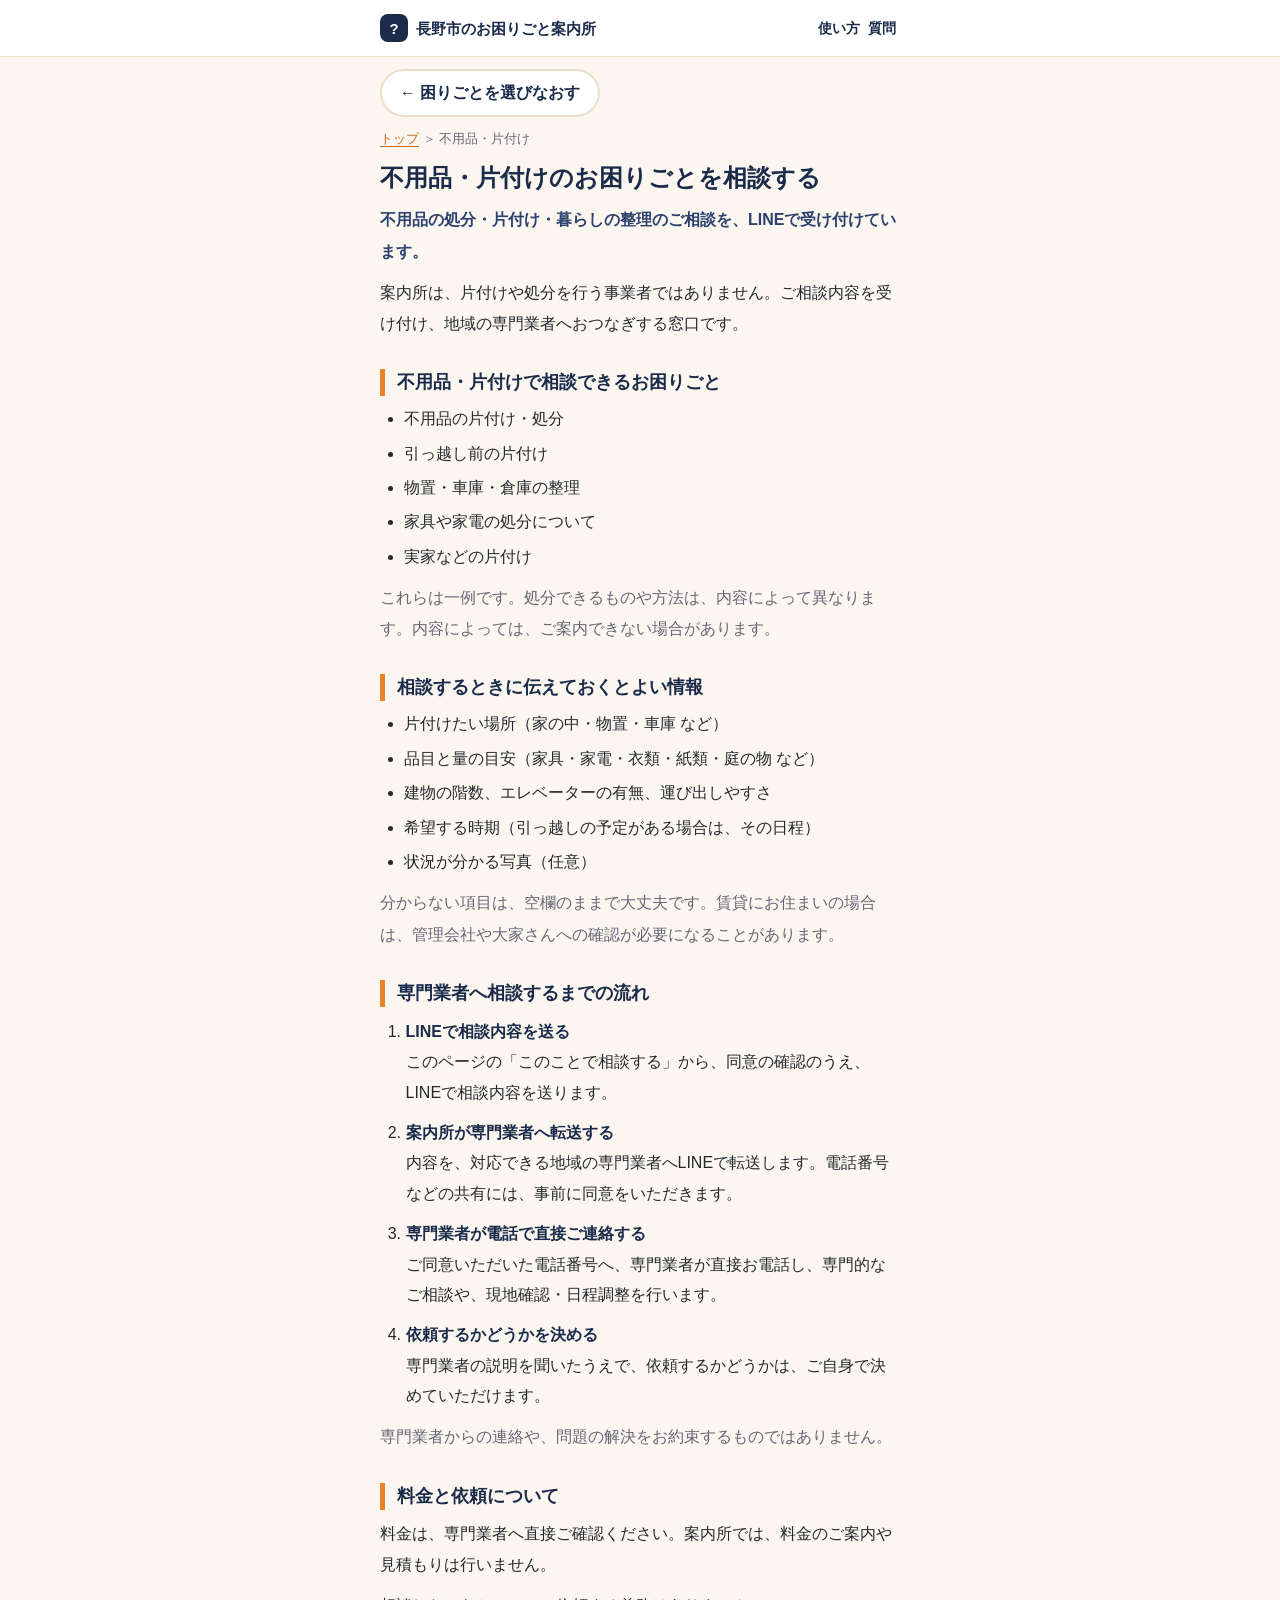
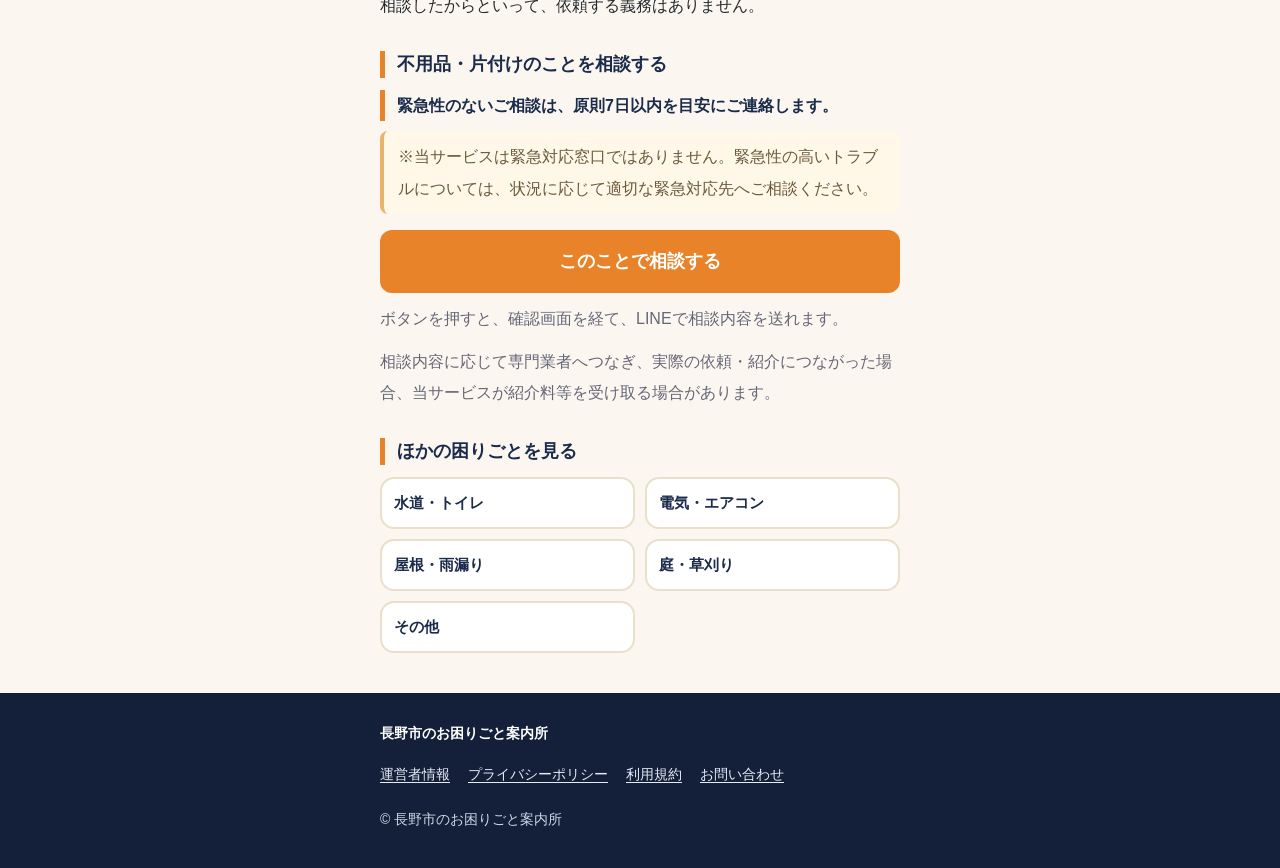
==== clean/index.html @ 08542fc9 "Create consultation page for cleaning services This HTML file serves as a consultation page for disp" ====
<!DOCTYPE html>
<html lang="ja">
<head>
<meta charset="UTF-8">
<meta name="viewport" content="width=device-width, initial-scale=1">
<title>不用品・片付けのお困りごとを相談｜長野市のお困りごと案内所</title>
<meta name="description" content="不用品の処分・引っ越し前の片付けなど、暮らしの整理のお困りごとを、LINEで受け付ける相談窓口です。内容に応じて地域の専門業者へおつなぎします。料金は専門業者へ直接ご確認ください。">
<meta name="google-site-verification" content="_sIy6lcebxrXZptStOWlwZz5TiCo-oZQ7yhYe40ChH4" />
<link rel="stylesheet" href="../site.css">
</head>
<body>
<header><div class="wrap">
<a class="logo" href="../"><i>?</i>長野市のお困りごと案内所</a>
<nav><a href="../#howto">使い方</a><a href="../#faq">質問</a></nav>
</div></header>

<main class="catpage" data-catpage="clean"><div class="wrap doc">
<a class="back" href="../#choose">← 困りごとを選びなおす</a>
<nav class="crumb" aria-label="パンくず"><a href="../">トップ</a> ＞ 不用品・片付け</nav>
<h1>不用品・片付けのお困りごとを相談する</h1>
<p class="lead">不用品の処分・片付け・暮らしの整理のご相談を、LINEで受け付けています。</p>
<p>案内所は、片付けや処分を行う事業者ではありません。ご相談内容を受け付け、地域の専門業者へおつなぎする窓口です。</p>

<h2>不用品・片付けで相談できるお困りごと</h2>
<ul>
<li>不用品の片付け・処分</li>
<li>引っ越し前の片付け</li>
<li>物置・車庫・倉庫の整理</li>
<li>家具や家電の処分について</li>
<li>実家などの片付け</li>
</ul>
<p class="note2">これらは一例です。処分できるものや方法は、内容によって異なります。内容によっては、ご案内できない場合があります。</p>

<h2>相談するときに伝えておくとよい情報</h2>
<ul>
<li>片付けたい場所（家の中・物置・車庫 など）</li>
<li>品目と量の目安（家具・家電・衣類・紙類・庭の物 など）</li>
<li>建物の階数、エレベーターの有無、運び出しやすさ</li>
<li>希望する時期（引っ越しの予定がある場合は、その日程）</li>
<li>状況が分かる写真（任意）</li>
</ul>
<p class="note2">分からない項目は、空欄のままで大丈夫です。賃貸にお住まいの場合は、管理会社や大家さんへの確認が必要になることがあります。</p>

<h2>専門業者へ相談するまでの流れ</h2>
<ol>
<li><b>LINEで相談内容を送る</b><br>このページの「このことで相談する」から、同意の確認のうえ、LINEで相談内容を送ります。</li>
<li><b>案内所が専門業者へ転送する</b><br>内容を、対応できる地域の専門業者へLINEで転送します。電話番号などの共有には、事前に同意をいただきます。</li>
<li><b>専門業者が電話で直接ご連絡する</b><br>ご同意いただいた電話番号へ、専門業者が直接お電話し、専門的なご相談や、現地確認・日程調整を行います。</li>
<li><b>依頼するかどうかを決める</b><br>専門業者の説明を聞いたうえで、依頼するかどうかは、ご自身で決めていただけます。</li>
</ol>
<p class="note2">専門業者からの連絡や、問題の解決をお約束するものではありません。</p>

<h2>料金と依頼について</h2>
<p>料金は、専門業者へ直接ご確認ください。案内所では、料金のご案内や見積もりは行いません。</p>
<p>相談したからといって、依頼する義務はありません。</p>

<h2>不用品・片付けのことを相談する</h2>
<div id="dyn-top"></div>
<button class="btn" type="button" id="consult" data-cat="clean">このことで相談する</button>
<p class="note2">ボタンを押すと、確認画面を経て、LINEで相談内容を送れます。</p>
<div id="dyn-fee"></div>

<h2>ほかの困りごとを見る</h2>
<nav class="chips" aria-label="ほかのカテゴリー">
<a class="chip" href="../water/"><span>水道・トイレ</span></a>
<a class="chip" href="../electric/"><span>電気・エアコン</span></a>
<a class="chip" href="../roof/"><span>屋根・雨漏り</span></a>
<a class="chip" href="../garden/"><span>庭・草刈り</span></a>
<a class="chip" href="../#cat=other"><span>その他</span></a>
</nav>
</div></main>

<footer><div class="wrap">
<p style="color:#fff;font-weight:700;margin-bottom:6px">長野市のお困りごと案内所</p>
<nav class="flinks" aria-label="フッター">
<a href="../#about">運営者情報</a>
<a href="../#privacy">プライバシーポリシー</a>
<a href="../#terms">利用規約</a>
<a href="../#contact">お問い合わせ</a>
</nav>
<p style="margin-top:10px">© 長野市のお困りごと案内所</p>
</div></footer>

<script>window.ROOT="../";</script>
<script src="../site.js"></script>
</body>
</html>
---- site.css ----
:root{--navy:#1b2b4b;--navy2:#2c4170;--orange:#e8832a;--orange2:#c96a14;--bg:#fbf7f0;--beige:#f3ead9;--text:#25292e;--mute:#667;--header-h:56px}
*{box-sizing:border-box;margin:0;padding:0}
html{scroll-behavior:smooth;scroll-padding-top:calc(var(--header-h) + 20px)}
body{font-family:-apple-system,"Hiragino Sans","Noto Sans JP",sans-serif;color:var(--text);background:var(--bg);line-height:1.8;font-size:17px;overflow-x:hidden;word-break:break-word}
a{color:inherit;text-decoration:none}
.wrap{max-width:560px;margin:0 auto;padding:0 20px}
header{background:#fff;border-bottom:1px solid #eadfca;position:sticky;top:0;z-index:10}
header .wrap{display:flex;align-items:center;justify-content:space-between;height:56px}
.logo{display:flex;align-items:center;gap:8px;font-weight:700;color:var(--navy);font-size:15px}
.logo i{width:28px;height:28px;border-radius:8px;background:var(--navy);color:#fff;display:grid;place-items:center;font-style:normal;font-size:15px}
header nav a{font-size:14px;color:var(--navy);padding:10px 4px;font-weight:600}
.hero{background:linear-gradient(#fff,var(--beige));padding:32px 0 36px}
.label{display:inline-block;background:#fff;border:1px solid var(--orange);color:var(--orange2);font-size:13px;font-weight:700;padding:2px 12px;border-radius:99px}
h1{font-size:27px;line-height:1.5;color:var(--navy);margin:14px 0 8px}
.sub{color:var(--navy2);font-weight:600}
h2{font-size:22px;line-height:1.5;color:var(--navy);margin-bottom:14px}
.ask{margin:28px 0 14px;font-size:20px;color:var(--navy);font-weight:700}
.ask:before{content:"";display:inline-block;width:6px;height:20px;background:var(--orange);border-radius:3px;margin-right:8px;vertical-align:-3px}
.grid{display:grid;grid-template-columns:1fr 1fr;gap:12px}
.card{display:flex;flex-direction:column;align-items:center;text-align:center;background:#fff;border:2px solid #eadfca;border-radius:16px;padding:16px 8px 12px;min-height:178px;transition:transform .15s,border-color .15s;-webkit-tap-highlight-color:transparent}
.card:hover{border-color:var(--orange)}
.card:active{transform:scale(.97);background:#fff8ee}
.card svg{width:52px;height:52px;margin-bottom:6px;stroke:var(--navy);fill:none;stroke-width:1.8;stroke-linecap:round;stroke-linejoin:round}
.card b{color:var(--navy);font-size:17px;line-height:1.4}
.card small{color:var(--mute);font-size:13px;line-height:1.5;margin:4px 0 8px;flex:1}
.card em{font-style:normal;background:var(--orange);color:#fff;font-size:14px;font-weight:700;border-radius:99px;padding:6px 10px;width:100%}
.card.wide{grid-column:1/-1;min-height:0;flex-direction:row;text-align:left;gap:10px;padding:14px}
.card.wide .t{flex:1}.card.wide em{width:auto;white-space:nowrap}
.card.wide svg{margin:0;flex:none}
section{padding:44px 0}
section.alt{background:var(--beige)}
p+p{margin-top:12px}
.steps{display:grid;gap:12px;counter-reset:s}
.step{background:#fff;border-radius:14px;padding:16px 16px 16px 70px;position:relative;border:1px solid #eadfca;font-weight:700;color:var(--navy)}
.step:before{counter-increment:s;content:counter(s);position:absolute;left:16px;top:50%;transform:translateY(-50%);width:42px;height:42px;border-radius:50%;background:var(--orange);color:#fff;display:grid;place-items:center;font-size:20px}
.step span{display:block;font-size:12px;color:var(--orange2)}
.box{background:#fff;border:2px dashed #d9c9a8;border-radius:14px;padding:18px;text-align:center;color:var(--mute)}
details{background:#fff;border:1px solid #eadfca;border-radius:12px;margin-bottom:10px}
summary{padding:16px;font-weight:700;color:var(--navy);cursor:pointer;list-style:none;position:relative;padding-right:40px}
summary::-webkit-details-marker{display:none}
summary:after{content:"＋";position:absolute;right:14px;color:var(--orange)}
details[open] summary:after{content:"－"}
details p{padding:0 16px 16px;font-size:16px}
.cta{background:var(--navy);color:#fff;text-align:center}
.cta h2{color:#fff}.cta .card{text-align:center}
.small{font-size:14px;color:var(--mute)}
footer{background:#14203a;color:#cfd6e6;padding:28px 0 36px;font-size:14px}
.flinks{display:flex;flex-wrap:wrap;gap:0 4px}
.flinks a{display:inline-flex;align-items:center;min-height:44px;padding:0 14px 0 0;color:#e6ebf7;text-decoration:underline;text-underline-offset:3px}

/* ===== カテゴリー詳細（トップ内の「その他」用／JS表示） ===== */
#view{display:none;padding:12px 0 40px}
.back{display:inline-flex;align-items:center;gap:6px;min-height:48px;padding:0 18px;margin-bottom:8px;background:#fff;border:2px solid #eadfca;border-radius:99px;color:var(--navy);font-weight:700;font-size:16px;-webkit-tap-highlight-color:transparent}
.back:active{background:#fff8ee;border-color:var(--orange)}
#view h1{font-size:24px;margin:10px 0 4px}
.flow{background:#fff;border:1px solid #eadfca;border-radius:16px;padding:18px;margin:18px 0 12px}
.flow h2{font-size:18px;margin-bottom:8px;line-height:1.6}
.flow p{font-size:16px;line-height:1.9}
.flow ol{padding-left:1.5em;margin-top:10px}
.flow li{font-size:16px;line-height:1.8;margin-top:6px;font-weight:700;color:var(--navy)}
.flow li small{font-weight:400;color:var(--mute);font-size:13px}
.flow .fine{font-size:13px;color:var(--mute);line-height:1.7;margin-top:12px}
.resp{font-size:15px;color:var(--navy);font-weight:700;margin:12px 0 4px;padding-left:12px;border-left:5px solid var(--orange);line-height:1.7}
.hours{font-size:15px;color:var(--navy);margin:6px 0 0;font-weight:700}
.hoursnote{font-size:13px;color:var(--mute);margin-top:2px;line-height:1.7}
.notice{font-size:13.5px;color:#6b5a3a;background:#fff7e8;border-left:4px solid #e8b36a;border-radius:8px;padding:10px 14px;margin-top:12px;line-height:1.75}
.prep{font-size:15px;color:var(--navy);background:#fff;border:2px dashed #d9c9a8;border-radius:12px;padding:12px 14px;margin-top:12px;text-align:center;font-weight:700}
.btn{display:block;width:100%;background:var(--orange);color:#fff;text-align:center;font-weight:700;padding:18px;border:0;border-radius:12px;margin-top:16px;font-size:18px;line-height:1.5;font-family:inherit;cursor:pointer;-webkit-tap-highlight-color:transparent}
.btn:active{background:var(--orange2)}
.feenote{font-size:13px;color:var(--mute);line-height:1.7;margin-top:12px}
.others{margin-top:26px}
.others h2{font-size:17px;margin-bottom:10px}
.chips{display:grid;grid-template-columns:1fr 1fr;gap:10px}
.chip{display:flex;align-items:center;gap:8px;min-height:52px;padding:8px 12px;background:#fff;border:2px solid #eadfca;border-radius:14px;color:var(--navy);font-weight:700;font-size:15px;line-height:1.35;-webkit-tap-highlight-color:transparent}
.chip:active{background:#fff8ee;border-color:var(--orange)}
.chip svg{width:26px;height:26px;flex:none;stroke:var(--navy);fill:none;stroke-width:1.8;stroke-linecap:round;stroke-linejoin:round}

/* ===== 情報ページ・カテゴリー別ページ共通の文章スタイル ===== */
#page{display:none;padding:12px 0 48px}
#page h1{font-size:24px;margin:10px 0 6px}
.doc h2{font-size:18px;margin:30px 0 8px;padding-left:12px;border-left:5px solid var(--orange);line-height:1.5}
.doc p{font-size:16px;line-height:1.95}
.doc p+p{margin-top:10px}
.doc ul{padding-left:1.4em;margin-top:8px}
.doc li{font-size:16px;line-height:1.9;margin-top:4px}
.doc ol{padding-left:1.5em;margin-top:8px}
.doc ol li{margin-top:10px}
.doc ol li b{color:var(--navy)}
.doc .lead{color:var(--navy2);font-weight:600}
.info{background:#fff;border:1px solid #eadfca;border-radius:16px;padding:4px 18px;margin-top:14px}
.info>div{padding:14px 0;border-bottom:1px solid #f0e6d2}
.info>div:last-child{border-bottom:0}
.info dt{color:var(--mute);font-size:13px}
.info dd{color:var(--navy);font-weight:700;font-size:16px;margin-top:2px}
.info dd.plain{font-weight:400;color:var(--text);line-height:1.9}
.pending{color:var(--mute);font-weight:400}
a.lnk{color:var(--orange2);text-decoration:underline;text-underline-offset:3px;word-break:break-all}
.endback{margin-top:28px}
.catpage{padding:12px 0 40px}
.catpage h1{font-size:24px;margin:10px 0 8px}
.crumb{font-size:13px;color:var(--mute);margin-top:2px}
.crumb a{color:var(--orange2);text-decoration:underline;text-underline-offset:3px}
.note2{font-size:13px;color:var(--mute);line-height:1.7;margin-top:10px}
.catpage .chips{margin-top:12px}

/* ===== 相談の案内画面（下から出るシート） ===== */
.sheet{position:fixed;inset:0;z-index:100;display:none}
.sheet.open{display:block}
.sheet .bg{position:absolute;inset:0;background:rgba(20,32,58,.55)}
.sheet .panel{position:absolute;left:0;right:0;bottom:0;max-width:560px;margin:0 auto;max-height:92vh;overflow-y:auto;background:#fff;border-radius:20px 20px 0 0;padding:26px 20px calc(20px + env(safe-area-inset-bottom));animation:up .2s ease-out}
@keyframes up{from{transform:translateY(24px);opacity:0}to{transform:none;opacity:1}}
.panel h2{font-size:20px;margin-bottom:6px;text-align:center}
.panel .lead2{font-size:15px;text-align:center;color:var(--navy2);margin-bottom:10px;line-height:1.8;white-space:pre-line}
.panel dl{background:var(--bg);border-radius:12px;padding:12px 16px;font-size:15px}
.panel dt{color:var(--mute);font-size:12px;margin-top:6px}
.panel dt:first-child{margin-top:0}
.panel dd{color:var(--navy);font-weight:700}
.panel dd.ph{font-size:24px}
.panel .note{font-size:14px;color:var(--mute);text-align:center;line-height:1.75;margin-top:12px;white-space:pre-line}
.panel .note.em{font-size:13px;margin-top:6px}
.panel .note:empty{display:none}
.info2{margin-top:12px;font-size:14px;color:var(--navy);line-height:1.7}
.info2 b{display:block;margin-bottom:2px}
.info2 ul{padding-left:1.3em}
.consent{margin-top:14px;border:2px solid #eadfca;border-radius:14px;padding:14px;background:#fffdf8}
.consent b{display:block;color:var(--navy);font-size:15px;margin-bottom:6px}
.consent p{font-size:13.5px;line-height:1.75;color:var(--text)}
.consent p+p{margin-top:6px}
.consent .ok{display:flex;gap:12px;align-items:flex-start;margin-top:12px;padding:12px;min-height:56px;background:#fff;border:2px solid var(--orange);border-radius:12px;cursor:pointer;font-size:14.5px;line-height:1.7;font-weight:700;color:var(--navy)}
.consent input{width:26px;height:26px;flex:none;margin-top:2px;accent-color:#059a46}
.hint{font-size:13px;color:var(--mute);text-align:center;margin-top:8px}
.hint:empty{display:none}
.panel a.btn{text-decoration:none}
.panel a.btn.line{background:#059a46}
.panel a.btn.line:active{background:#047a38}
.panel a.btn.off{background:#cfc6b6;pointer-events:none}
.btn-out{display:block;width:100%;min-height:54px;margin-top:10px;background:#fff;color:var(--navy);border:2px solid #d9c9a8;border-radius:12px;font-weight:700;font-size:17px;font-family:inherit;cursor:pointer;-webkit-tap-highlight-color:transparent}
.btn-out:active{background:#fff8ee;border-color:var(--orange)}
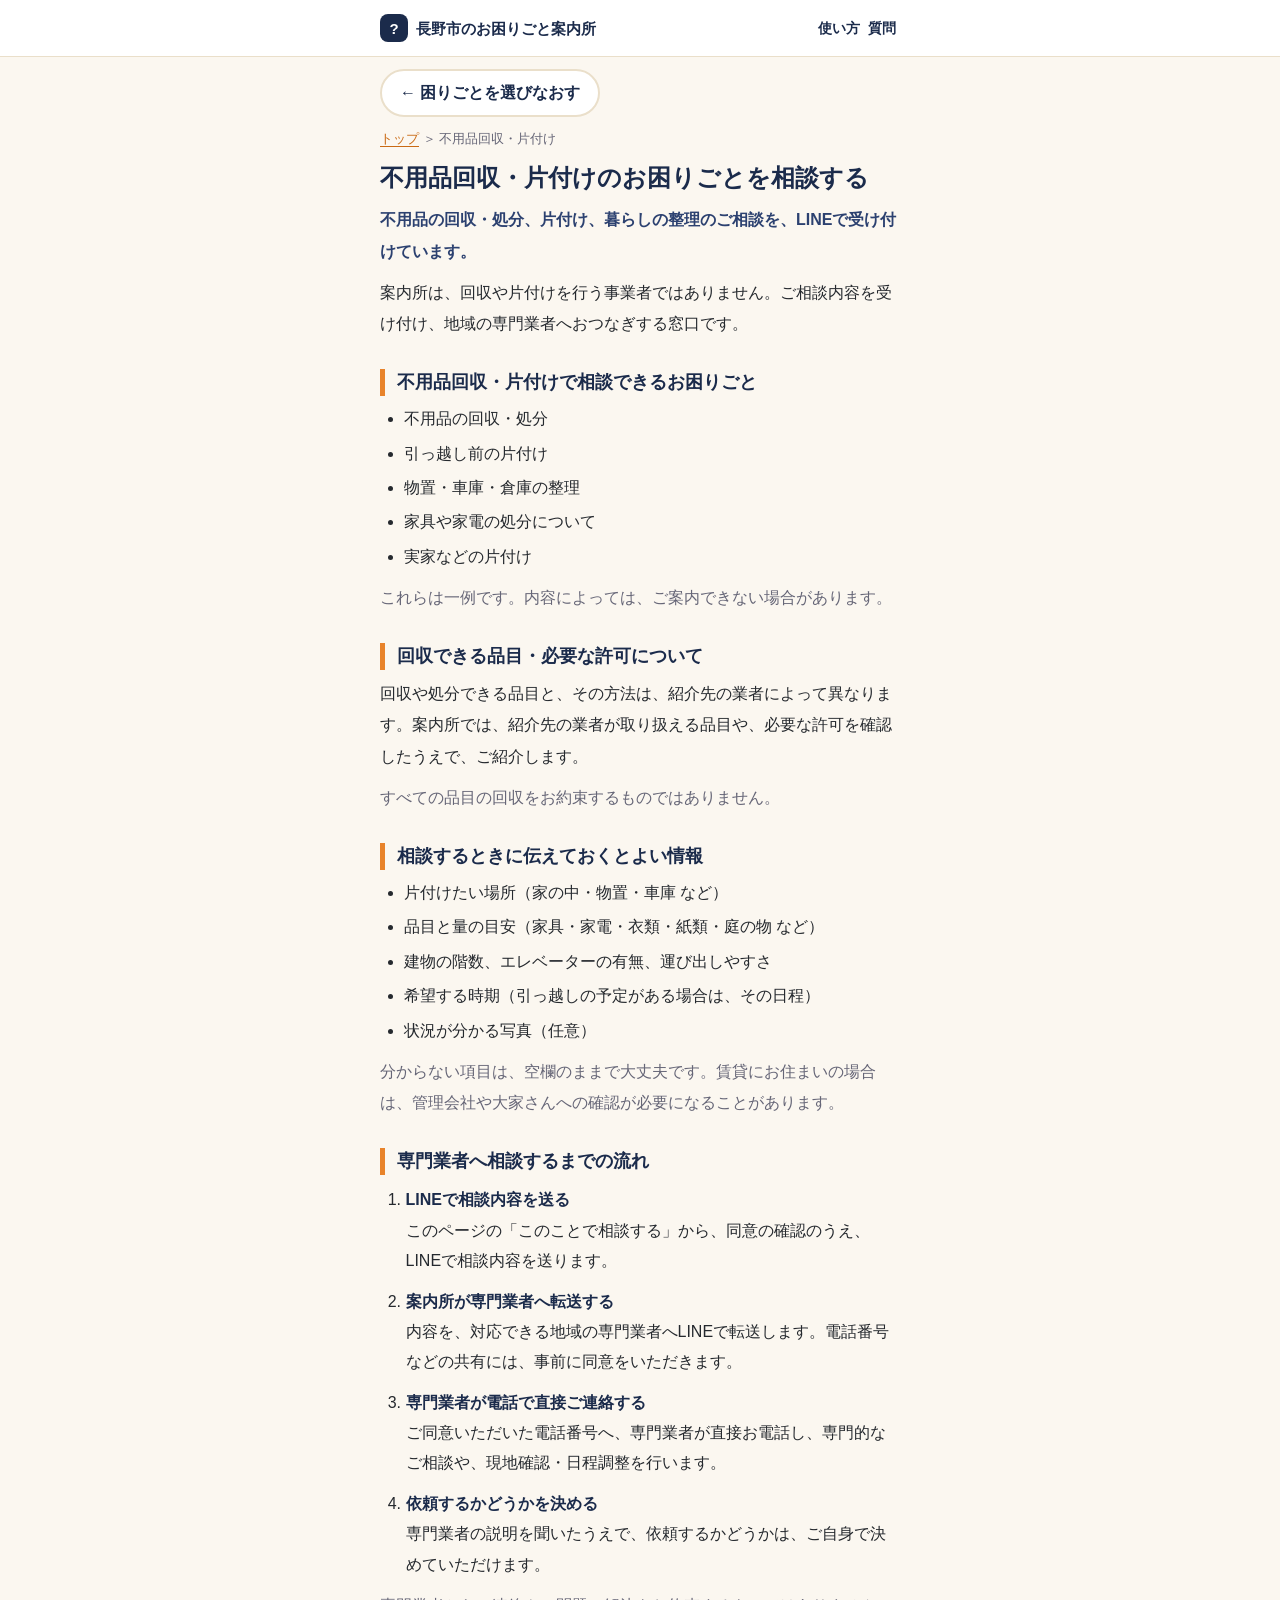
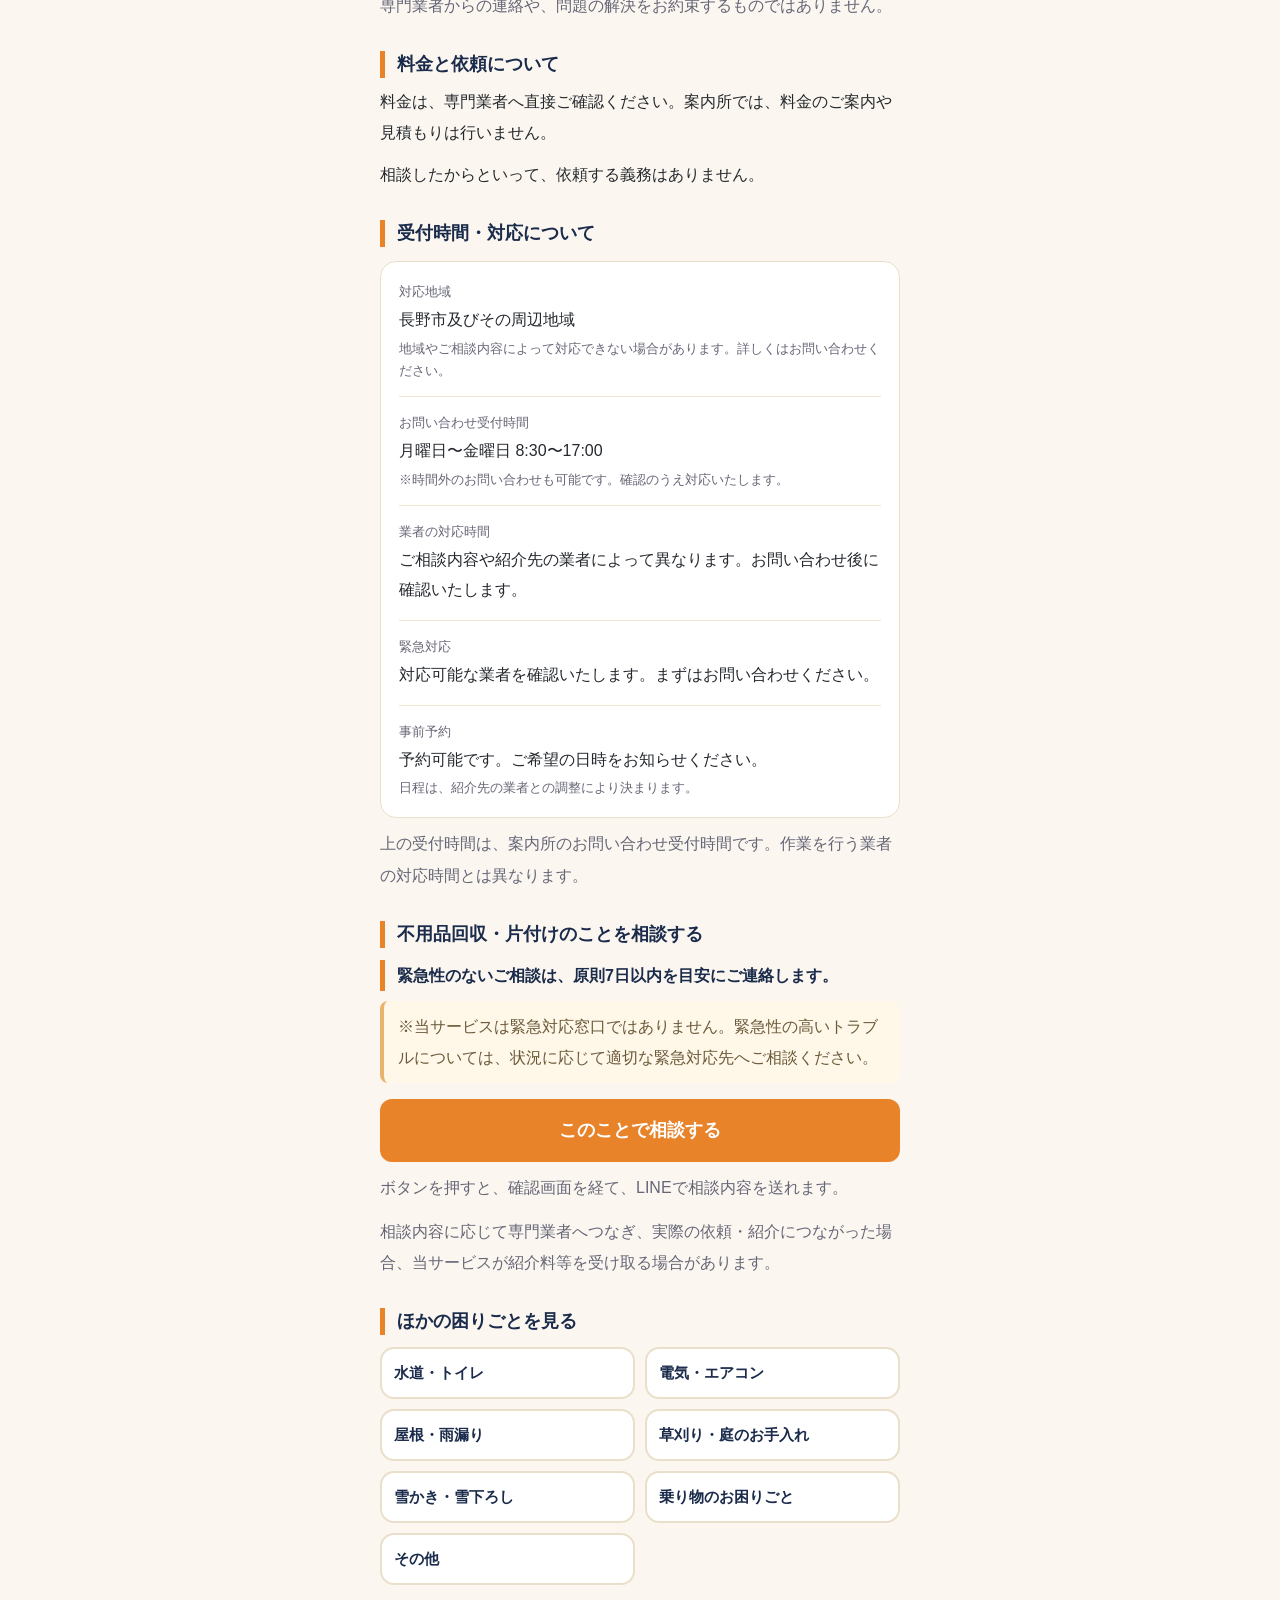
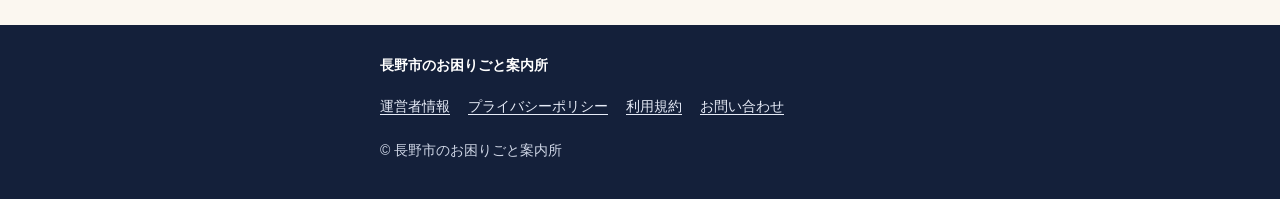
==== commit cae3eb77: "Create index.html for unwanted item consultation service This HTML file serves as a landing page for" ====
--- a/clean/index.html
+++ b/clean/index.html
@@ -3,8 +3,8 @@
 <head>
 <meta charset="UTF-8">
 <meta name="viewport" content="width=device-width, initial-scale=1">
-<title>不用品・片付けのお困りごとを相談｜長野市のお困りごと案内所</title>
-<meta name="description" content="不用品の処分・引っ越し前の片付けなど、暮らしの整理のお困りごとを、LINEで受け付ける相談窓口です。内容に応じて地域の専門業者へおつなぎします。料金は専門業者へ直接ご確認ください。">
+<title>不用品回収・片付けのお困りごとを相談｜長野市のお困りごと案内所</title>
+<meta name="description" content="不用品回収・引っ越し前の片付けなど、暮らしの整理のお困りごとを、LINEで受け付ける相談窓口です。内容に応じて地域の専門業者へおつなぎします。料金は専門業者へ直接ご確認ください。">
 <meta name="google-site-verification" content="_sIy6lcebxrXZptStOWlwZz5TiCo-oZQ7yhYe40ChH4" />
 <link rel="stylesheet" href="../site.css">
 </head>
@@ -16,20 +16,24 @@
 
 <main class="catpage" data-catpage="clean"><div class="wrap doc">
 <a class="back" href="../#choose">← 困りごとを選びなおす</a>
-<nav class="crumb" aria-label="パンくず"><a href="../">トップ</a> ＞ 不用品・片付け</nav>
-<h1>不用品・片付けのお困りごとを相談する</h1>
-<p class="lead">不用品の処分・片付け・暮らしの整理のご相談を、LINEで受け付けています。</p>
-<p>案内所は、片付けや処分を行う事業者ではありません。ご相談内容を受け付け、地域の専門業者へおつなぎする窓口です。</p>
+<nav class="crumb" aria-label="パンくず"><a href="../">トップ</a> ＞ 不用品回収・片付け</nav>
+<h1>不用品回収・片付けのお困りごとを相談する</h1>
+<p class="lead">不用品の回収・処分、片付け、暮らしの整理のご相談を、LINEで受け付けています。</p>
+<p>案内所は、回収や片付けを行う事業者ではありません。ご相談内容を受け付け、地域の専門業者へおつなぎする窓口です。</p>
 
-<h2>不用品・片付けで相談できるお困りごと</h2>
+<h2>不用品回収・片付けで相談できるお困りごと</h2>
 <ul>
-<li>不用品の片付け・処分</li>
+<li>不用品の回収・処分</li>
 <li>引っ越し前の片付け</li>
 <li>物置・車庫・倉庫の整理</li>
 <li>家具や家電の処分について</li>
 <li>実家などの片付け</li>
 </ul>
-<p class="note2">これらは一例です。処分できるものや方法は、内容によって異なります。内容によっては、ご案内できない場合があります。</p>
+<p class="note2">これらは一例です。内容によっては、ご案内できない場合があります。</p>
+
+<h2>回収できる品目・必要な許可について</h2>
+<p>回収や処分できる品目と、その方法は、紹介先の業者によって異なります。案内所では、紹介先の業者が取り扱える品目や、必要な許可を確認したうえで、ご紹介します。</p>
+<p class="note2">すべての品目の回収をお約束するものではありません。</p>
 
 <h2>相談するときに伝えておくとよい情報</h2>
 <ul>
@@ -54,9 +58,9 @@
 <p>料金は、専門業者へ直接ご確認ください。案内所では、料金のご案内や見積もりは行いません。</p>
 <p>相談したからといって、依頼する義務はありません。</p>
 
-<h2>不用品・片付けのことを相談する</h2>
+<h2>不用品回収・片付けのことを相談する</h2>
 <div id="dyn-top"></div>
-<button class="btn" type="button" id="consult" data-cat="clean">このことで相談する</button>
+<button class="btn consult" type="button" data-cat="clean">このことで相談する</button>
 <p class="note2">ボタンを押すと、確認画面を経て、LINEで相談内容を送れます。</p>
 <div id="dyn-fee"></div>
 
@@ -65,7 +69,9 @@
 <a class="chip" href="../water/"><span>水道・トイレ</span></a>
 <a class="chip" href="../electric/"><span>電気・エアコン</span></a>
 <a class="chip" href="../roof/"><span>屋根・雨漏り</span></a>
-<a class="chip" href="../garden/"><span>庭・草刈り</span></a>
+<a class="chip" href="../garden/"><span>草刈り・庭のお手入れ</span></a>
+<a class="chip" href="../snow/"><span>雪かき・雪下ろし</span></a>
+<a class="chip" href="../vehicle/"><span>乗り物のお困りごと</span></a>
 <a class="chip" href="../#cat=other"><span>その他</span></a>
 </nav>
 </div></main>
--- a/site.css
+++ b/site.css
@@ -16,6 +16,9 @@
 h2{font-size:22px;line-height:1.5;color:var(--navy);margin-bottom:14px}
 .ask{margin:28px 0 14px;font-size:20px;color:var(--navy);font-weight:700}
 .ask:before{content:"";display:inline-block;width:6px;height:20px;background:var(--orange);border-radius:3px;margin-right:8px;vertical-align:-3px}
+.gh{display:flex;align-items:center;gap:8px;font-size:17px;line-height:1.5;color:var(--navy);font-weight:700;margin:22px 0 10px}
+.gh:before{content:"";width:6px;height:18px;background:var(--orange);border-radius:3px;flex:none}
+.cta .gh{color:#fff}
 .grid{display:grid;grid-template-columns:1fr 1fr;gap:12px}
 .card{display:flex;flex-direction:column;align-items:center;text-align:center;background:#fff;border:2px solid #eadfca;border-radius:16px;padding:16px 8px 12px;min-height:178px;transition:transform .15s,border-color .15s;-webkit-tap-highlight-color:transparent}
 .card:hover{border-color:var(--orange)}
@@ -61,8 +64,6 @@
 .flow li small{font-weight:400;color:var(--mute);font-size:13px}
 .flow .fine{font-size:13px;color:var(--mute);line-height:1.7;margin-top:12px}
 .resp{font-size:15px;color:var(--navy);font-weight:700;margin:12px 0 4px;padding-left:12px;border-left:5px solid var(--orange);line-height:1.7}
-.hours{font-size:15px;color:var(--navy);margin:6px 0 0;font-weight:700}
-.hoursnote{font-size:13px;color:var(--mute);margin-top:2px;line-height:1.7}
 .notice{font-size:13.5px;color:#6b5a3a;background:#fff7e8;border-left:4px solid #e8b36a;border-radius:8px;padding:10px 14px;margin-top:12px;line-height:1.75}
 .prep{font-size:15px;color:var(--navy);background:#fff;border:2px dashed #d9c9a8;border-radius:12px;padding:12px 14px;margin-top:12px;text-align:center;font-weight:700}
 .btn{display:block;width:100%;background:var(--orange);color:#fff;text-align:center;font-weight:700;padding:18px;border:0;border-radius:12px;margin-top:16px;font-size:18px;line-height:1.5;font-family:inherit;cursor:pointer;-webkit-tap-highlight-color:transparent}
@@ -93,6 +94,7 @@
 .info dt{color:var(--mute);font-size:13px}
 .info dd{color:var(--navy);font-weight:700;font-size:16px;margin-top:2px}
 .info dd.plain{font-weight:400;color:var(--text);line-height:1.9}
+.info dd small{display:block;font-weight:400;color:var(--mute);font-size:13px;line-height:1.7;margin-top:2px}
 .pending{color:var(--mute);font-weight:400}
 a.lnk{color:var(--orange2);text-decoration:underline;text-underline-offset:3px;word-break:break-all}
 .endback{margin-top:28px}
@@ -102,6 +104,11 @@
 .crumb a{color:var(--orange2);text-decoration:underline;text-underline-offset:3px}
 .note2{font-size:13px;color:var(--mute);line-height:1.7;margin-top:10px}
 .catpage .chips{margin-top:12px}
+.items{display:grid;gap:12px;margin-top:10px}
+.item{background:#fff;border:1px solid #eadfca;border-radius:16px;padding:16px}
+.doc .item h3{font-size:17px;color:var(--navy);margin-bottom:4px;line-height:1.5}
+.doc .item p{font-size:15px;line-height:1.85}
+.item .btn{margin-top:12px;padding:14px;font-size:16px}
 
 /* ===== 相談の案内画面（下から出るシート） ===== */
 .sheet{position:fixed;inset:0;z-index:100;display:none}
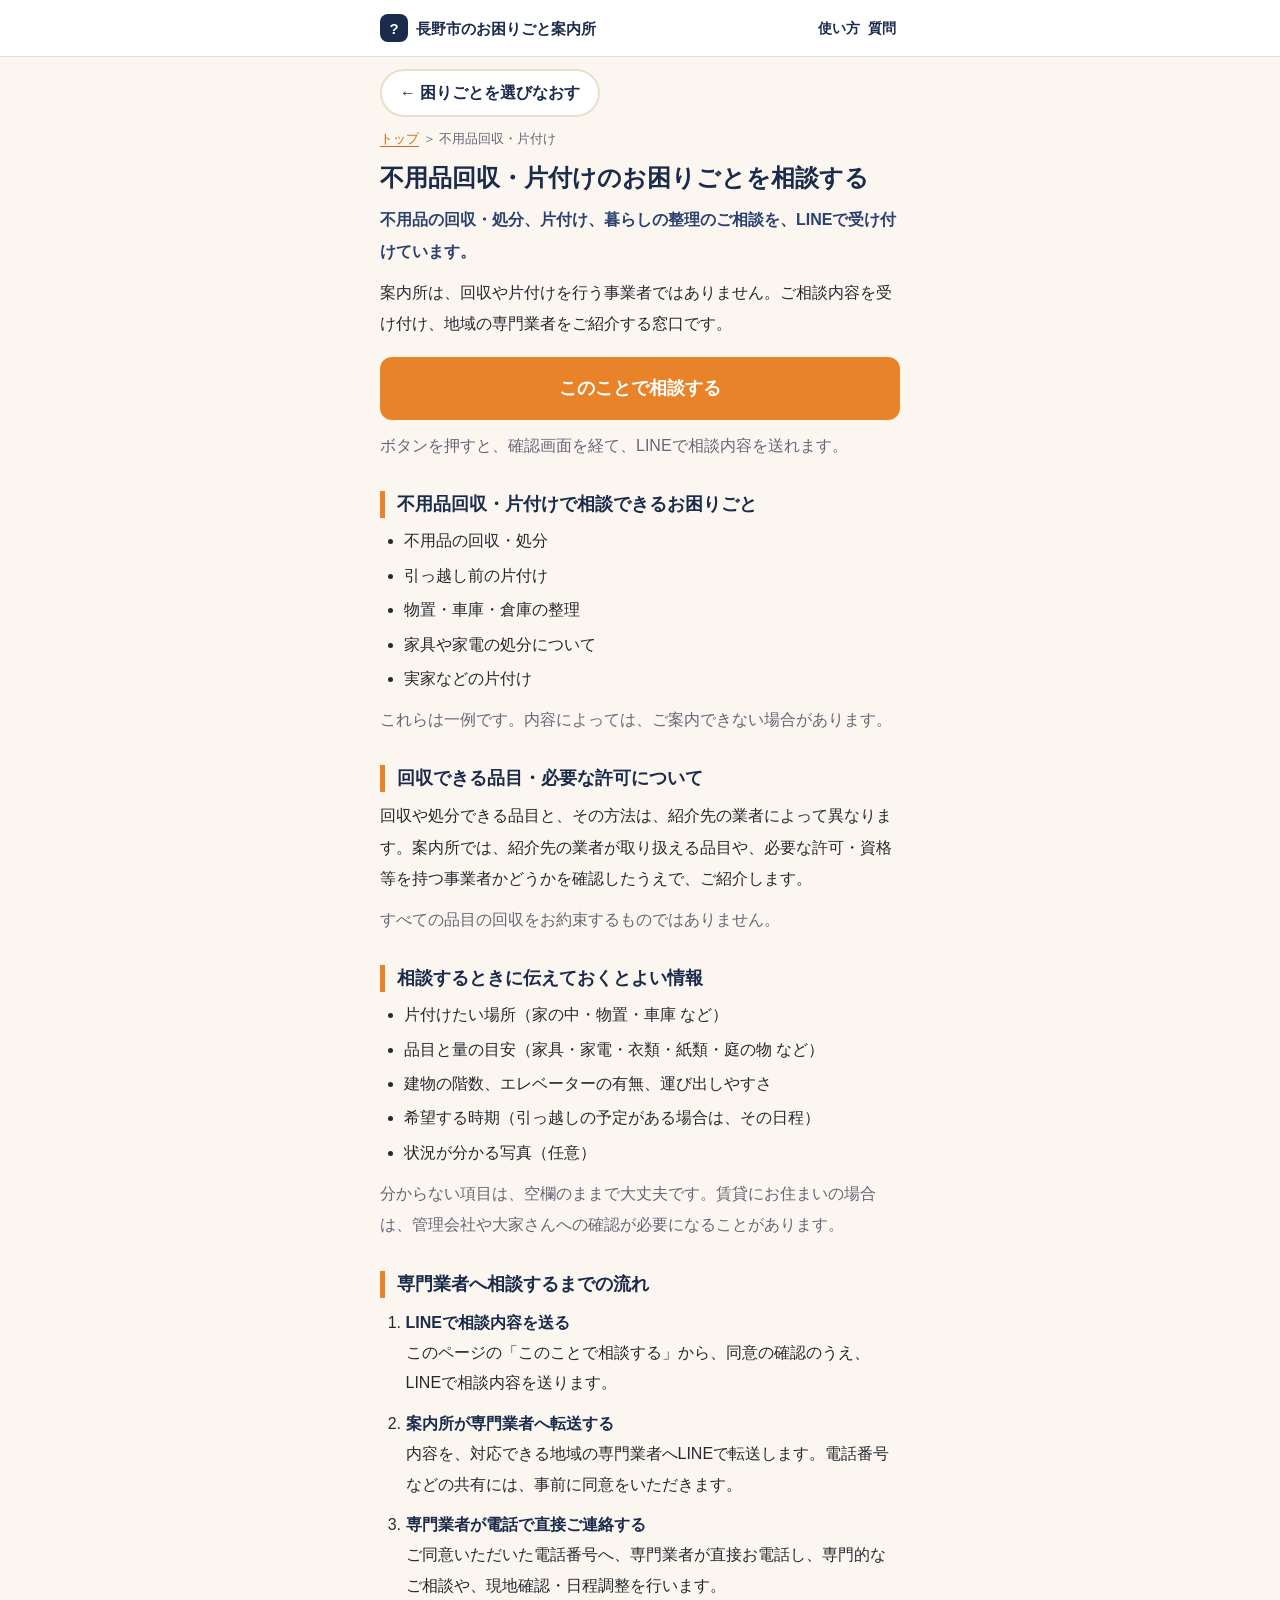
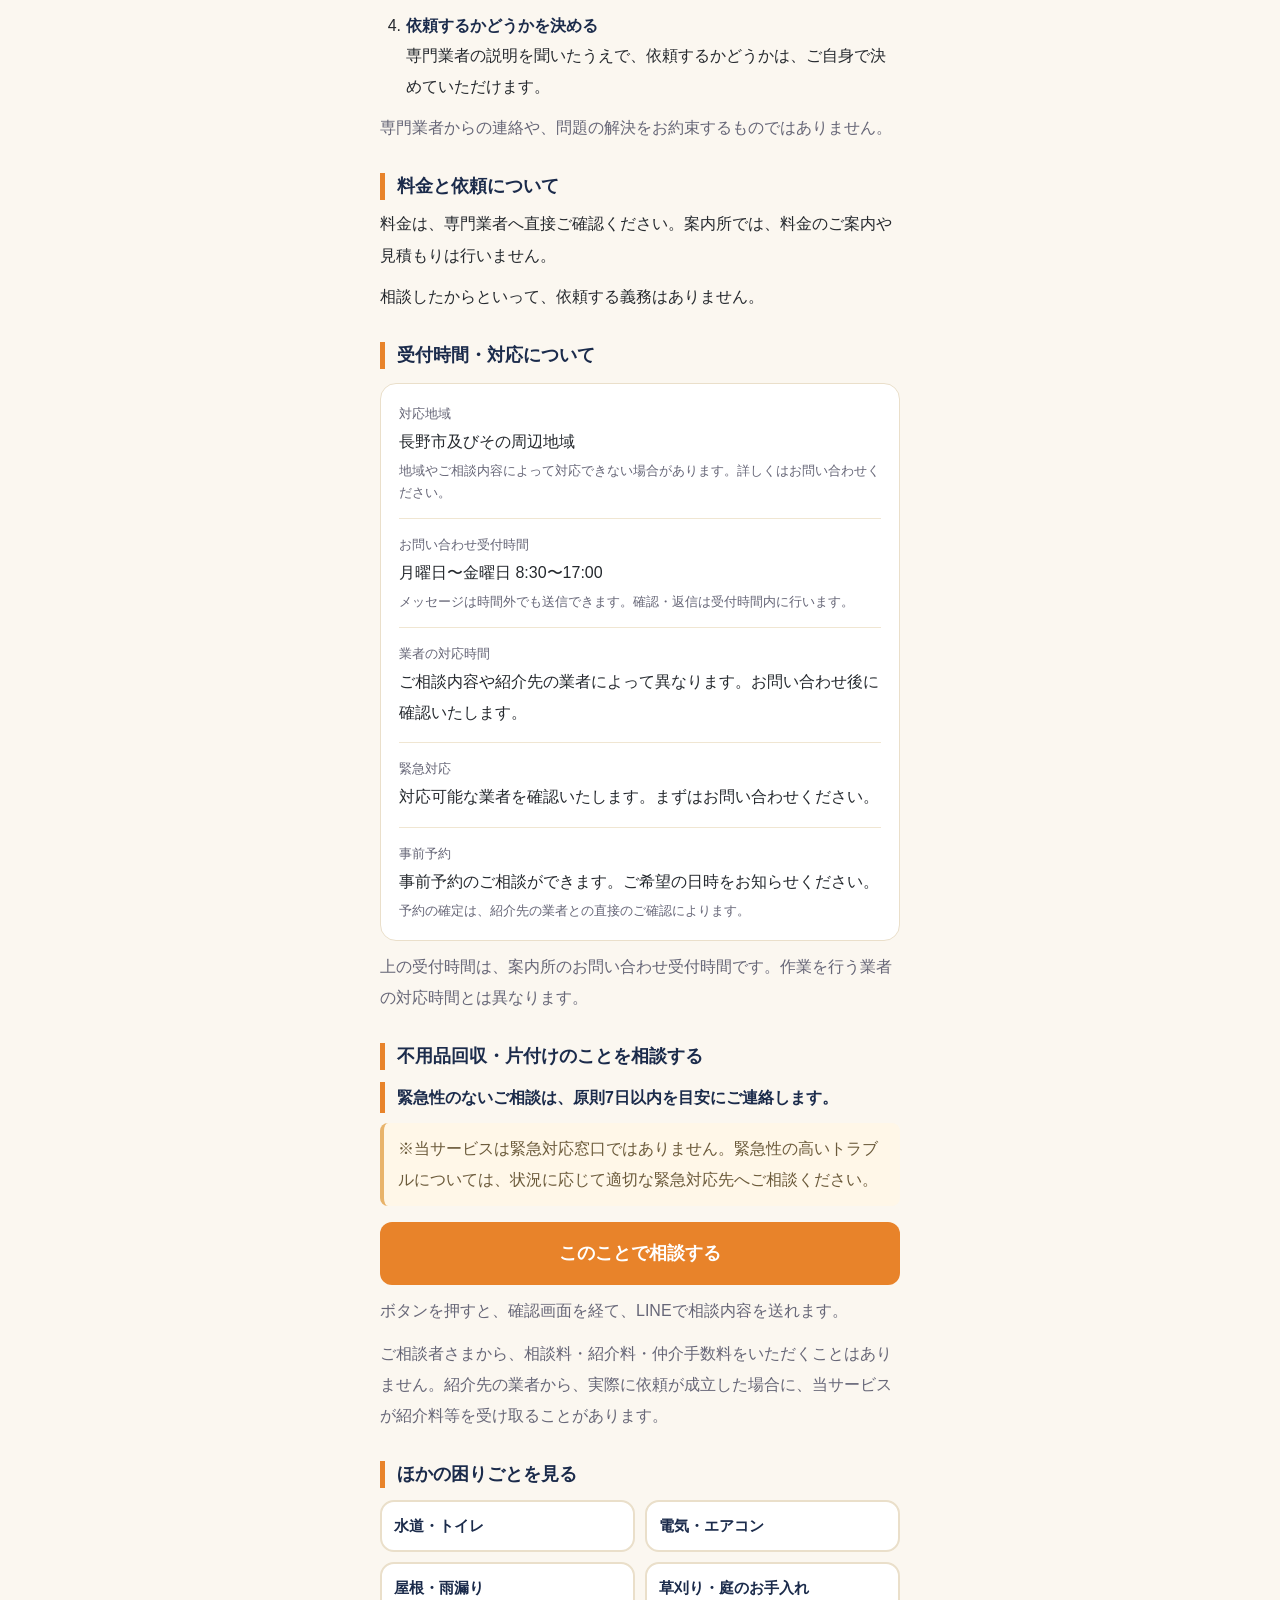
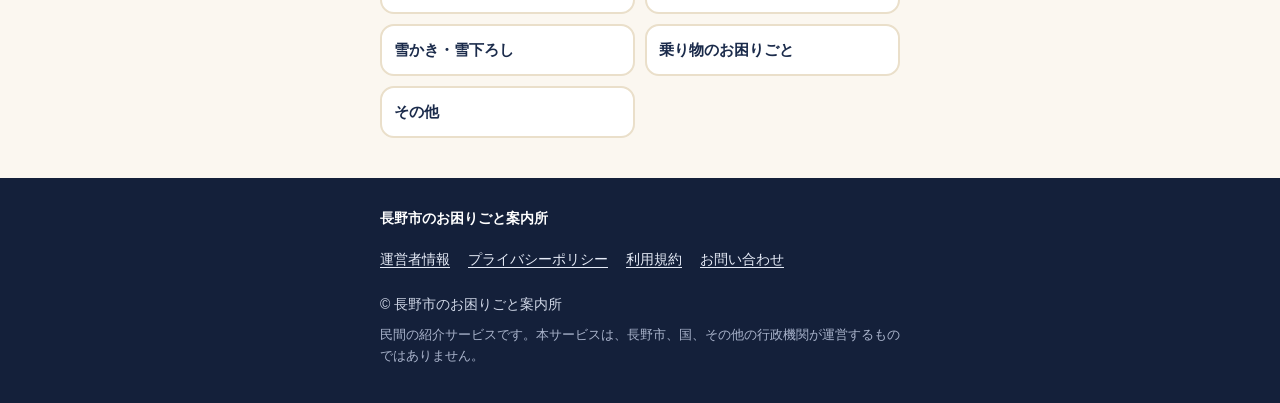
==== commit 29b7c7f8: "Create index.html for unwanted item consultation service This HTML file serves as a landing page for" ====
--- a/clean/index.html
+++ b/clean/index.html
@@ -4,7 +4,7 @@
 <meta charset="UTF-8">
 <meta name="viewport" content="width=device-width, initial-scale=1">
 <title>不用品回収・片付けのお困りごとを相談｜長野市のお困りごと案内所</title>
-<meta name="description" content="不用品回収・引っ越し前の片付けなど、暮らしの整理のお困りごとを、LINEで受け付ける相談窓口です。内容に応じて地域の専門業者へおつなぎします。料金は専門業者へ直接ご確認ください。">
+<meta name="description" content="不用品回収・引っ越し前の片付けなど、暮らしの整理のお困りごとを、LINEで受け付ける相談窓口です。内容に応じて地域の専門業者をご紹介します。料金は専門業者へ直接ご確認ください。">
 <meta name="google-site-verification" content="_sIy6lcebxrXZptStOWlwZz5TiCo-oZQ7yhYe40ChH4" />
 <link rel="stylesheet" href="../site.css">
 </head>
@@ -19,7 +19,7 @@
 <nav class="crumb" aria-label="パンくず"><a href="../">トップ</a> ＞ 不用品回収・片付け</nav>
 <h1>不用品回収・片付けのお困りごとを相談する</h1>
 <p class="lead">不用品の回収・処分、片付け、暮らしの整理のご相談を、LINEで受け付けています。</p>
-<p>案内所は、回収や片付けを行う事業者ではありません。ご相談内容を受け付け、地域の専門業者へおつなぎする窓口です。</p>
+<p>案内所は、回収や片付けを行う事業者ではありません。ご相談内容を受け付け、地域の専門業者をご紹介する窓口です。</p>
 
 <h2>不用品回収・片付けで相談できるお困りごと</h2>
 <ul>
@@ -32,7 +32,7 @@
 <p class="note2">これらは一例です。内容によっては、ご案内できない場合があります。</p>
 
 <h2>回収できる品目・必要な許可について</h2>
-<p>回収や処分できる品目と、その方法は、紹介先の業者によって異なります。案内所では、紹介先の業者が取り扱える品目や、必要な許可を確認したうえで、ご紹介します。</p>
+<p>回収や処分できる品目と、その方法は、紹介先の業者によって異なります。案内所では、紹介先の業者が取り扱える品目や、必要な許可・資格等を持つ事業者かどうかを確認したうえで、ご紹介します。</p>
 <p class="note2">すべての品目の回収をお約束するものではありません。</p>
 
 <h2>相談するときに伝えておくとよい情報</h2>
--- a/site.css
+++ b/site.css
@@ -38,6 +38,8 @@
 .step:before{counter-increment:s;content:counter(s);position:absolute;left:16px;top:50%;transform:translateY(-50%);width:42px;height:42px;border-radius:50%;background:var(--orange);color:#fff;display:grid;place-items:center;font-size:20px}
 .step span{display:block;font-size:12px;color:var(--orange2)}
 .box{background:#fff;border:2px dashed #d9c9a8;border-radius:14px;padding:18px;text-align:center;color:var(--mute)}
+.noticebox ul{padding-left:1.3em;margin-top:8px}
+.noticebox li{font-size:16px;line-height:1.9;margin-top:6px}
 details{background:#fff;border:1px solid #eadfca;border-radius:12px;margin-bottom:10px}
 summary{padding:16px;font-weight:700;color:var(--navy);cursor:pointer;list-style:none;position:relative;padding-right:40px}
 summary::-webkit-details-marker{display:none}
@@ -50,6 +52,7 @@
 footer{background:#14203a;color:#cfd6e6;padding:28px 0 36px;font-size:14px}
 .flinks{display:flex;flex-wrap:wrap;gap:0 4px}
 .flinks a{display:inline-flex;align-items:center;min-height:44px;padding:0 14px 0 0;color:#e6ebf7;text-decoration:underline;text-underline-offset:3px}
+.fnote{font-size:12.5px;line-height:1.7;margin-top:8px;color:#aab4cc}
 
 /* ===== カテゴリー詳細（トップ内の「その他」用／JS表示） ===== */
 #view{display:none;padding:12px 0 40px}
@@ -104,11 +107,14 @@
 .crumb a{color:var(--orange2);text-decoration:underline;text-underline-offset:3px}
 .note2{font-size:13px;color:var(--mute);line-height:1.7;margin-top:10px}
 .catpage .chips{margin-top:12px}
-.items{display:grid;gap:12px;margin-top:10px}
-.item{background:#fff;border:1px solid #eadfca;border-radius:16px;padding:16px}
-.doc .item h3{font-size:17px;color:var(--navy);margin-bottom:4px;line-height:1.5}
-.doc .item p{font-size:15px;line-height:1.85}
-.item .btn{margin-top:12px;padding:14px;font-size:16px}
+
+/* 各カテゴリーページ上部の相談ボタン（全ページ共通） */
+.act{margin-top:18px}
+.actt{font-size:15px;font-weight:700;color:var(--navy)}
+.opt{display:flex;justify-content:space-between;align-items:center;width:100%;min-height:56px;padding:12px 16px;margin-top:10px;background:#fff;border:2px solid var(--orange);border-radius:12px;color:var(--navy);font-weight:700;font-size:16px;line-height:1.5;font-family:inherit;text-align:left;cursor:pointer;-webkit-tap-highlight-color:transparent}
+.opt:active{background:#fff8ee}
+.opt i{font-style:normal;color:var(--orange2);font-size:22px;flex:none;margin-left:8px}
+.act .btn{margin-top:12px}
 
 /* ===== 相談の案内画面（下から出るシート） ===== */
 .sheet{position:fixed;inset:0;z-index:100;display:none}
@@ -122,7 +128,6 @@
 .panel dt{color:var(--mute);font-size:12px;margin-top:6px}
 .panel dt:first-child{margin-top:0}
 .panel dd{color:var(--navy);font-weight:700}
-.panel dd.ph{font-size:24px}
 .panel .note{font-size:14px;color:var(--mute);text-align:center;line-height:1.75;margin-top:12px;white-space:pre-line}
 .panel .note.em{font-size:13px;margin-top:6px}
 .panel .note:empty{display:none}
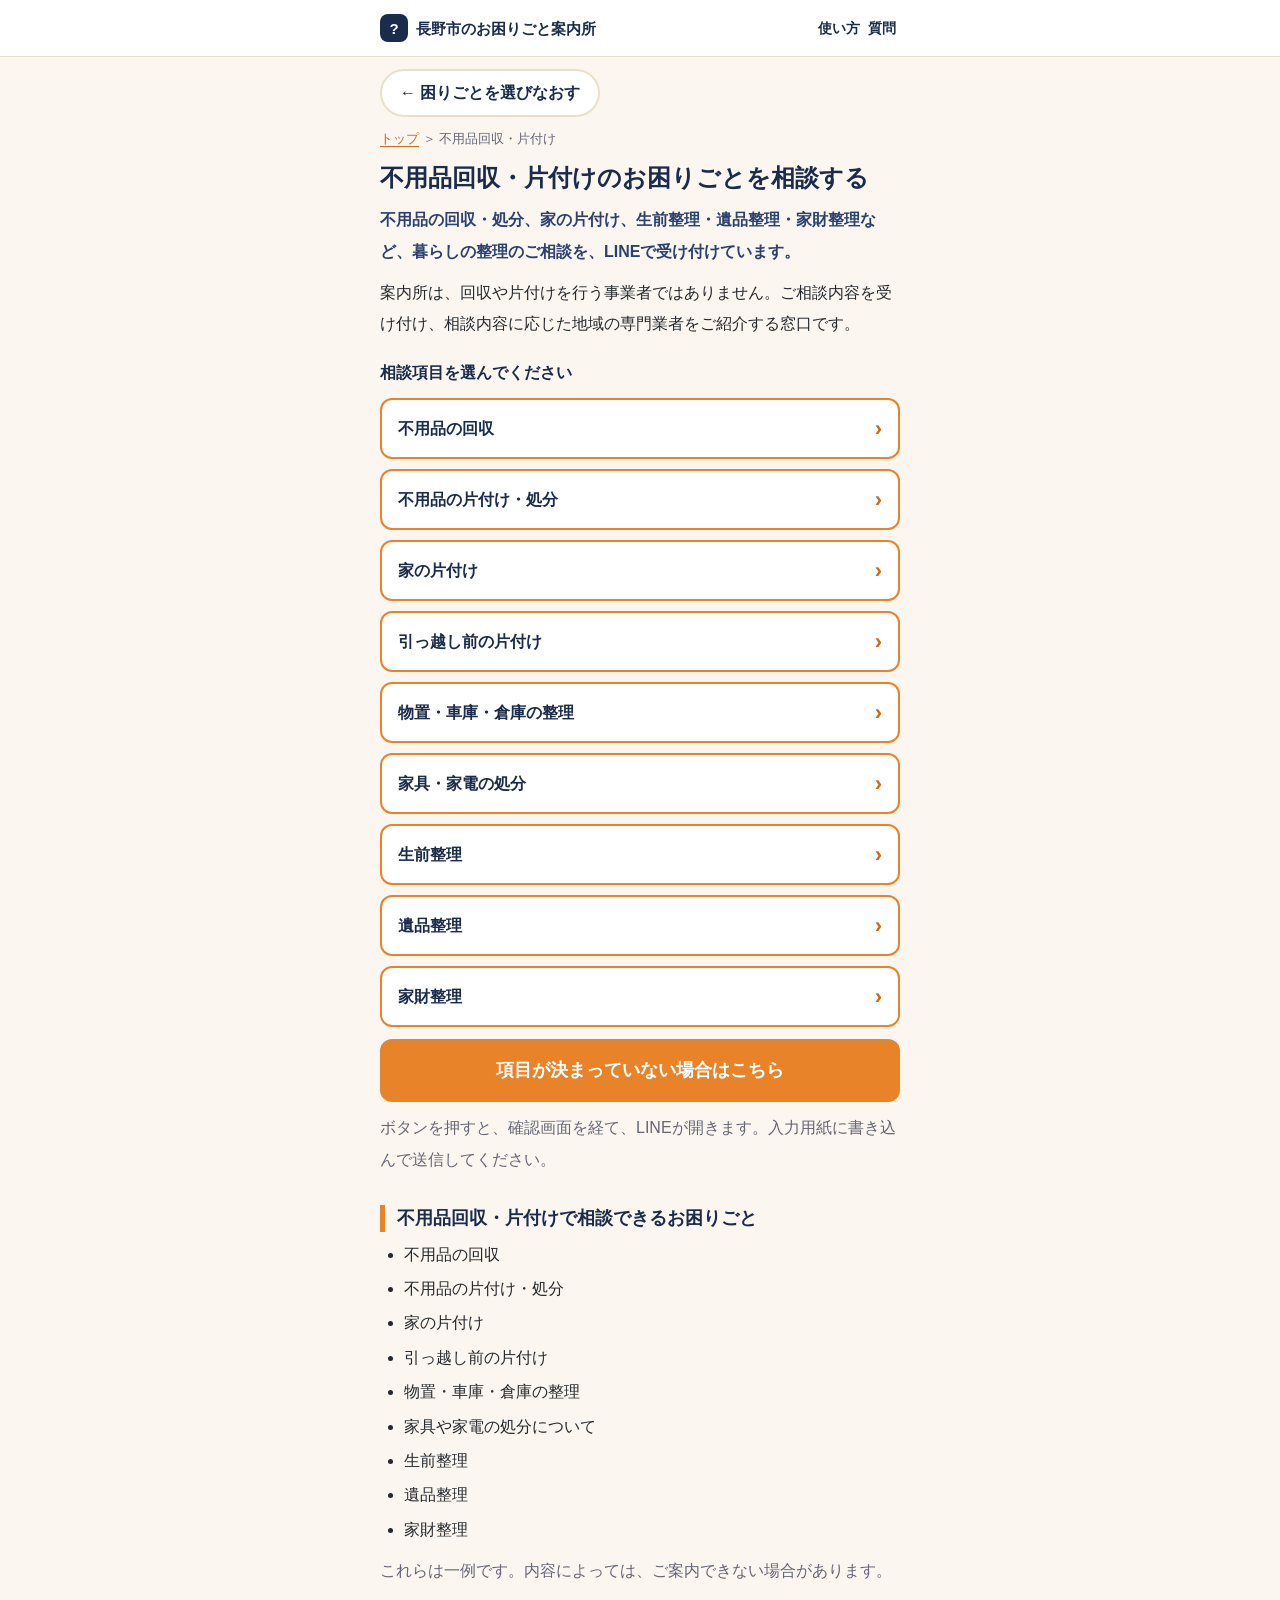
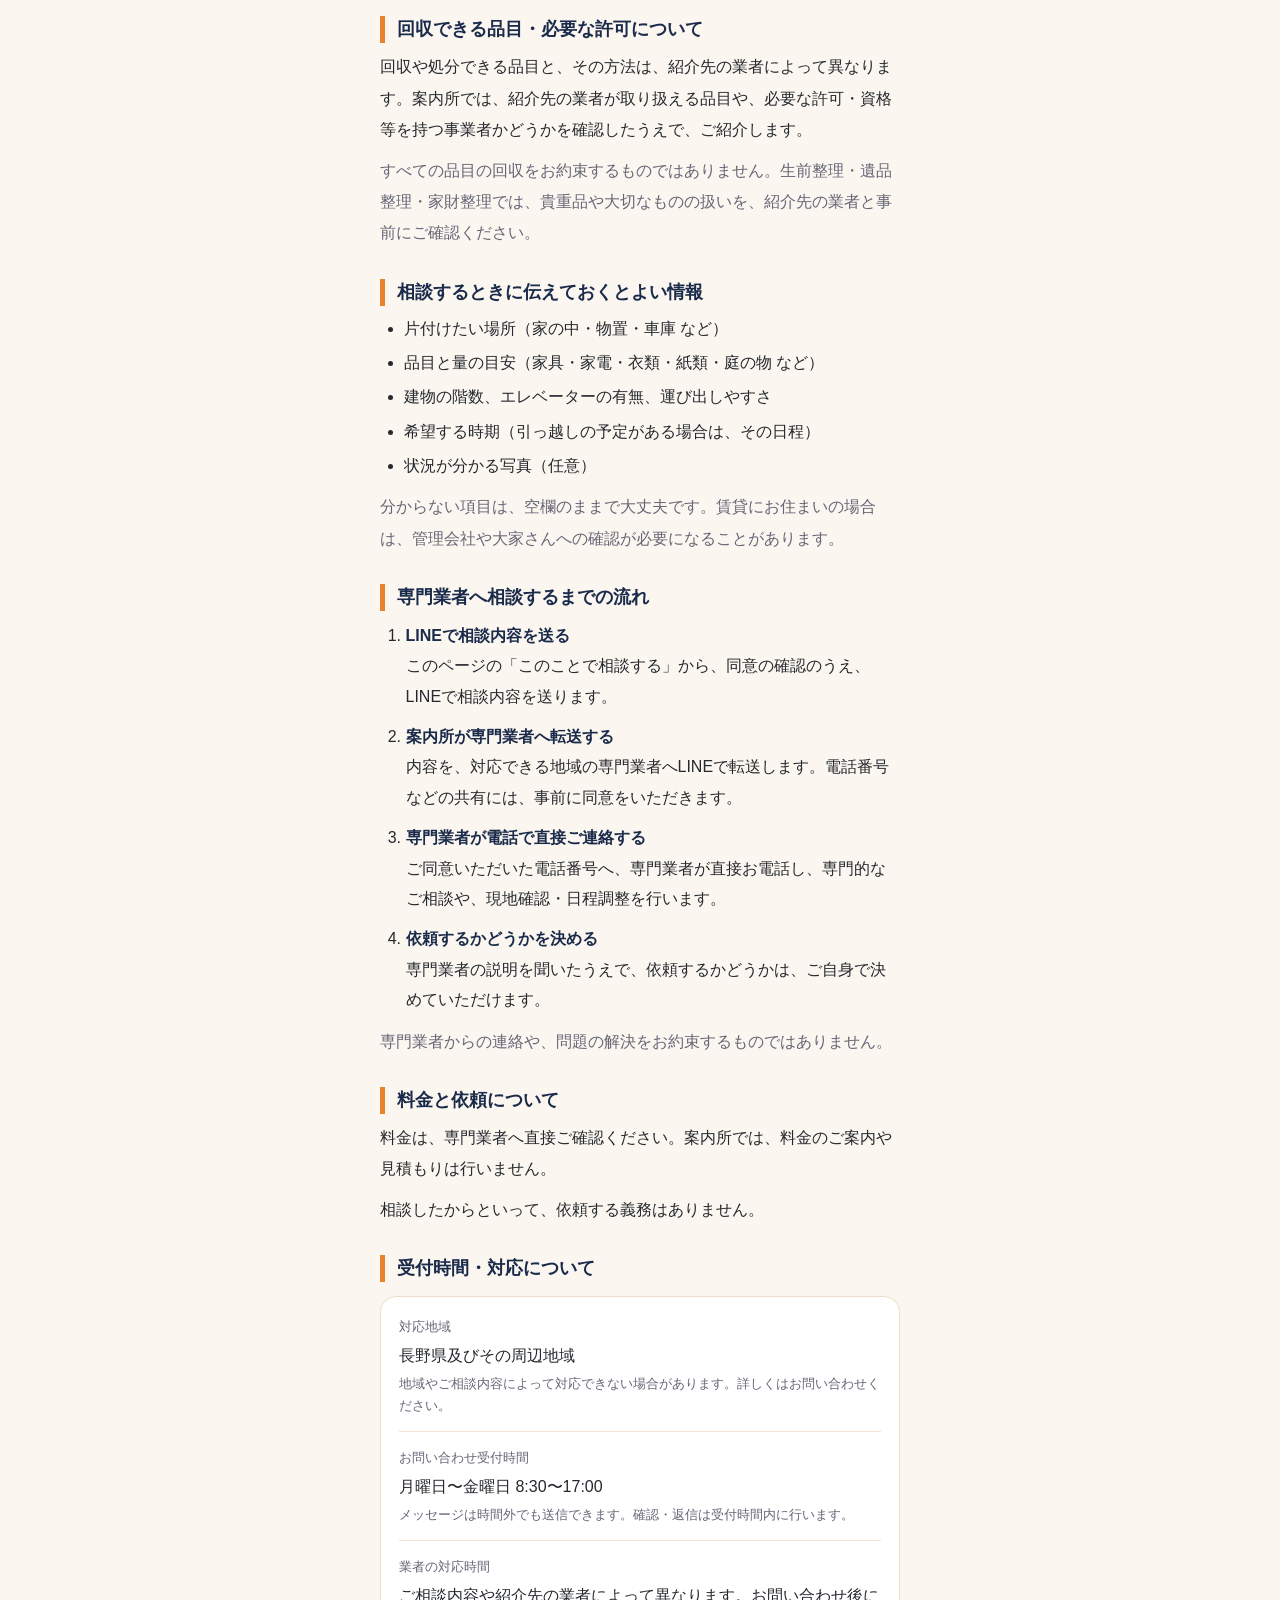
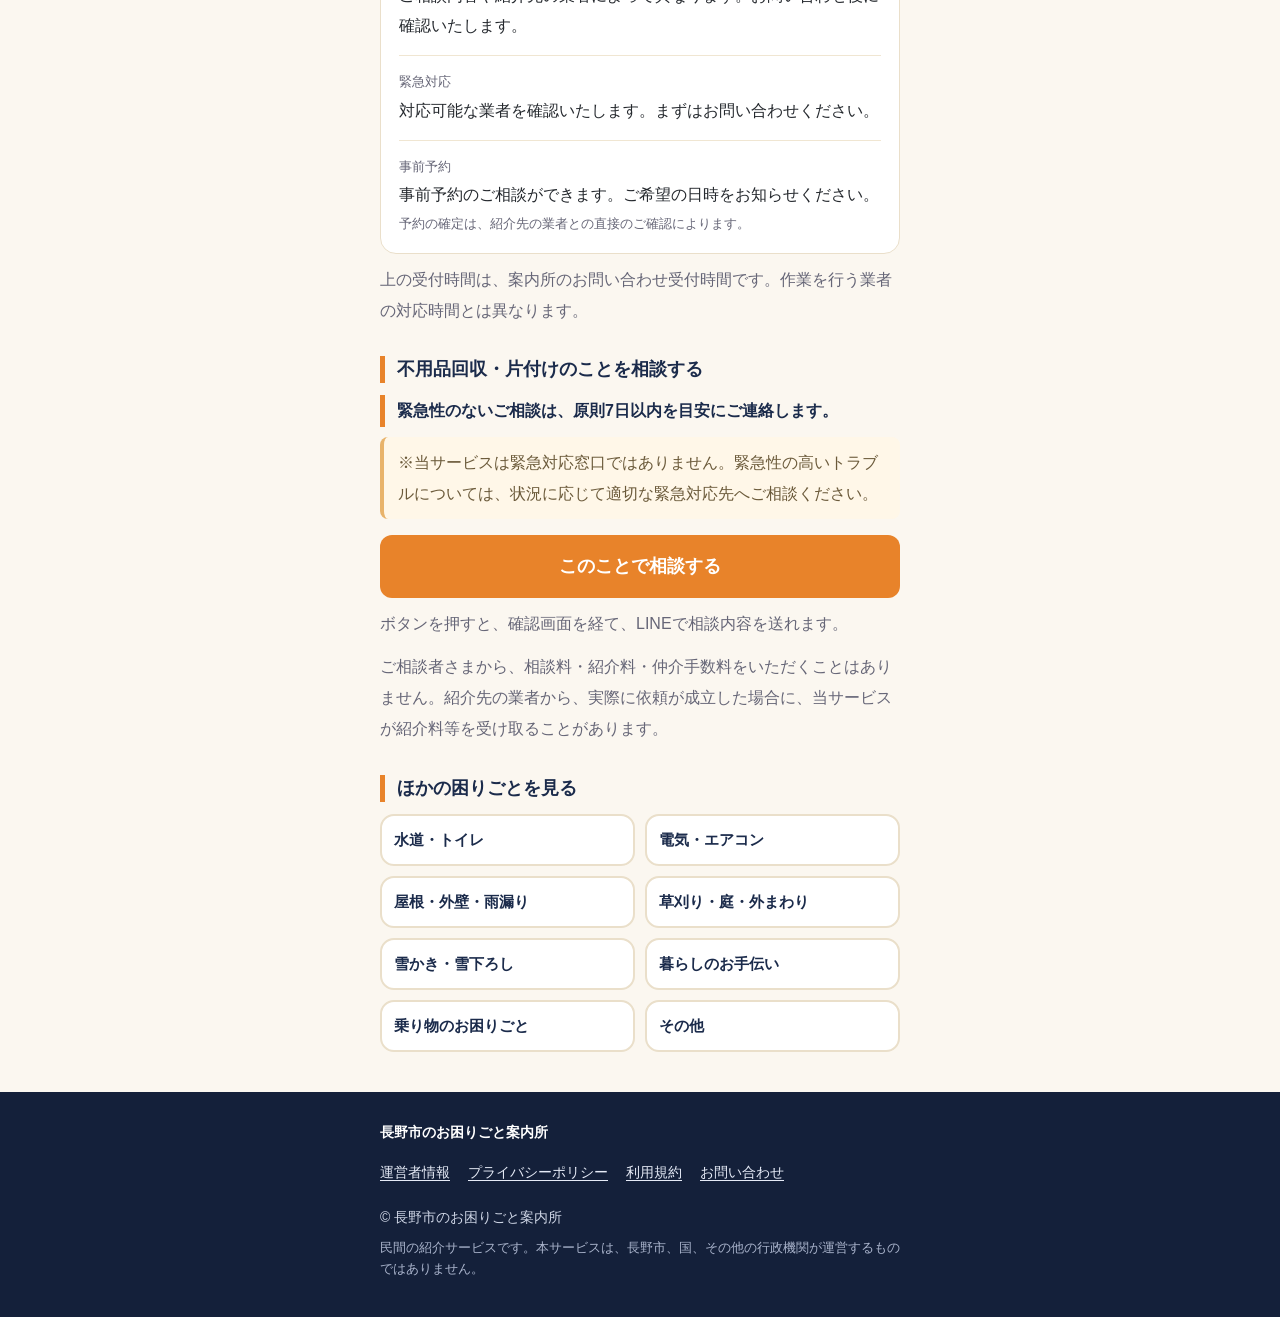
==== commit 7dc4ead9: "Add initial HTML structure for clean index page" ====
--- a/clean/index.html
+++ b/clean/index.html
@@ -4,7 +4,7 @@
 <meta charset="UTF-8">
 <meta name="viewport" content="width=device-width, initial-scale=1">
 <title>不用品回収・片付けのお困りごとを相談｜長野市のお困りごと案内所</title>
-<meta name="description" content="不用品回収・引っ越し前の片付けなど、暮らしの整理のお困りごとを、LINEで受け付ける相談窓口です。内容に応じて地域の専門業者をご紹介します。料金は専門業者へ直接ご確認ください。">
+<meta name="description" content="不用品回収・家の片付け・生前整理・遺品整理・家財整理など、暮らしの整理のお困りごとを、LINEで受け付ける相談窓口です。内容に応じて地域の専門業者をご紹介します。料金は専門業者へ直接ご確認ください。">
 <meta name="google-site-verification" content="_sIy6lcebxrXZptStOWlwZz5TiCo-oZQ7yhYe40ChH4" />
 <link rel="stylesheet" href="../site.css">
 </head>
@@ -18,22 +18,26 @@
 <a class="back" href="../#choose">← 困りごとを選びなおす</a>
 <nav class="crumb" aria-label="パンくず"><a href="../">トップ</a> ＞ 不用品回収・片付け</nav>
 <h1>不用品回収・片付けのお困りごとを相談する</h1>
-<p class="lead">不用品の回収・処分、片付け、暮らしの整理のご相談を、LINEで受け付けています。</p>
-<p>案内所は、回収や片付けを行う事業者ではありません。ご相談内容を受け付け、地域の専門業者をご紹介する窓口です。</p>
+<p class="lead">不用品の回収・処分、家の片付け、生前整理・遺品整理・家財整理など、暮らしの整理のご相談を、LINEで受け付けています。</p>
+<p>案内所は、回収や片付けを行う事業者ではありません。ご相談内容を受け付け、相談内容に応じた地域の専門業者をご紹介する窓口です。</p>
 
 <h2>不用品回収・片付けで相談できるお困りごと</h2>
 <ul>
-<li>不用品の回収・処分</li>
+<li>不用品の回収</li>
+<li>不用品の片付け・処分</li>
+<li>家の片付け</li>
 <li>引っ越し前の片付け</li>
 <li>物置・車庫・倉庫の整理</li>
 <li>家具や家電の処分について</li>
-<li>実家などの片付け</li>
+<li>生前整理</li>
+<li>遺品整理</li>
+<li>家財整理</li>
 </ul>
 <p class="note2">これらは一例です。内容によっては、ご案内できない場合があります。</p>
 
 <h2>回収できる品目・必要な許可について</h2>
 <p>回収や処分できる品目と、その方法は、紹介先の業者によって異なります。案内所では、紹介先の業者が取り扱える品目や、必要な許可・資格等を持つ事業者かどうかを確認したうえで、ご紹介します。</p>
-<p class="note2">すべての品目の回収をお約束するものではありません。</p>
+<p class="note2">すべての品目の回収をお約束するものではありません。生前整理・遺品整理・家財整理では、貴重品や大切なものの扱いを、紹介先の業者と事前にご確認ください。</p>
 
 <h2>相談するときに伝えておくとよい情報</h2>
 <ul>
@@ -68,9 +72,10 @@
 <nav class="chips" aria-label="ほかのカテゴリー">
 <a class="chip" href="../water/"><span>水道・トイレ</span></a>
 <a class="chip" href="../electric/"><span>電気・エアコン</span></a>
-<a class="chip" href="../roof/"><span>屋根・雨漏り</span></a>
-<a class="chip" href="../garden/"><span>草刈り・庭のお手入れ</span></a>
+<a class="chip" href="../roof/"><span>屋根・外壁・雨漏り</span></a>
+<a class="chip" href="../garden/"><span>草刈り・庭・外まわり</span></a>
 <a class="chip" href="../snow/"><span>雪かき・雪下ろし</span></a>
+<a class="chip" href="../help/"><span>暮らしのお手伝い</span></a>
 <a class="chip" href="../vehicle/"><span>乗り物のお困りごと</span></a>
 <a class="chip" href="../#cat=other"><span>その他</span></a>
 </nav>
--- a/site.css
+++ b/site.css
@@ -131,16 +131,17 @@
 .panel .note{font-size:14px;color:var(--mute);text-align:center;line-height:1.75;margin-top:12px;white-space:pre-line}
 .panel .note.em{font-size:13px;margin-top:6px}
 .panel .note:empty{display:none}
-.info2{margin-top:12px;font-size:14px;color:var(--navy);line-height:1.7}
-.info2 b{display:block;margin-bottom:2px}
-.info2 ul{padding-left:1.3em}
+.info2{margin-top:14px;font-size:14px;color:var(--navy);line-height:1.7}
+.info2 b{display:block;margin-bottom:2px;font-size:15px}
+.formnote{font-size:13.5px;line-height:1.75;color:var(--mute);margin:2px 0 8px}
+.formbox{white-space:pre-wrap;word-break:break-word;background:#fff;border:2px dashed #d9c9a8;border-radius:12px;padding:12px;font-family:inherit;font-size:14px;line-height:1.8;color:var(--text);-webkit-user-select:text;user-select:text;max-height:260px;overflow-y:auto}
 .consent{margin-top:14px;border:2px solid #eadfca;border-radius:14px;padding:14px;background:#fffdf8}
 .consent b{display:block;color:var(--navy);font-size:15px;margin-bottom:6px}
 .consent p{font-size:13.5px;line-height:1.75;color:var(--text)}
 .consent p+p{margin-top:6px}
 .consent .ok{display:flex;gap:12px;align-items:flex-start;margin-top:12px;padding:12px;min-height:56px;background:#fff;border:2px solid var(--orange);border-radius:12px;cursor:pointer;font-size:14.5px;line-height:1.7;font-weight:700;color:var(--navy)}
 .consent input{width:26px;height:26px;flex:none;margin-top:2px;accent-color:#059a46}
-.hint{font-size:13px;color:var(--mute);text-align:center;margin-top:8px}
+.hint{font-size:13px;color:var(--mute);text-align:center;margin-top:8px;line-height:1.7}
 .hint:empty{display:none}
 .panel a.btn{text-decoration:none}
 .panel a.btn.line{background:#059a46}
@@ -148,3 +149,4 @@
 .panel a.btn.off{background:#cfc6b6;pointer-events:none}
 .btn-out{display:block;width:100%;min-height:54px;margin-top:10px;background:#fff;color:var(--navy);border:2px solid #d9c9a8;border-radius:12px;font-weight:700;font-size:17px;font-family:inherit;cursor:pointer;-webkit-tap-highlight-color:transparent}
 .btn-out:active{background:#fff8ee;border-color:var(--orange)}
+.btn-out:disabled{opacity:.45;cursor:default}
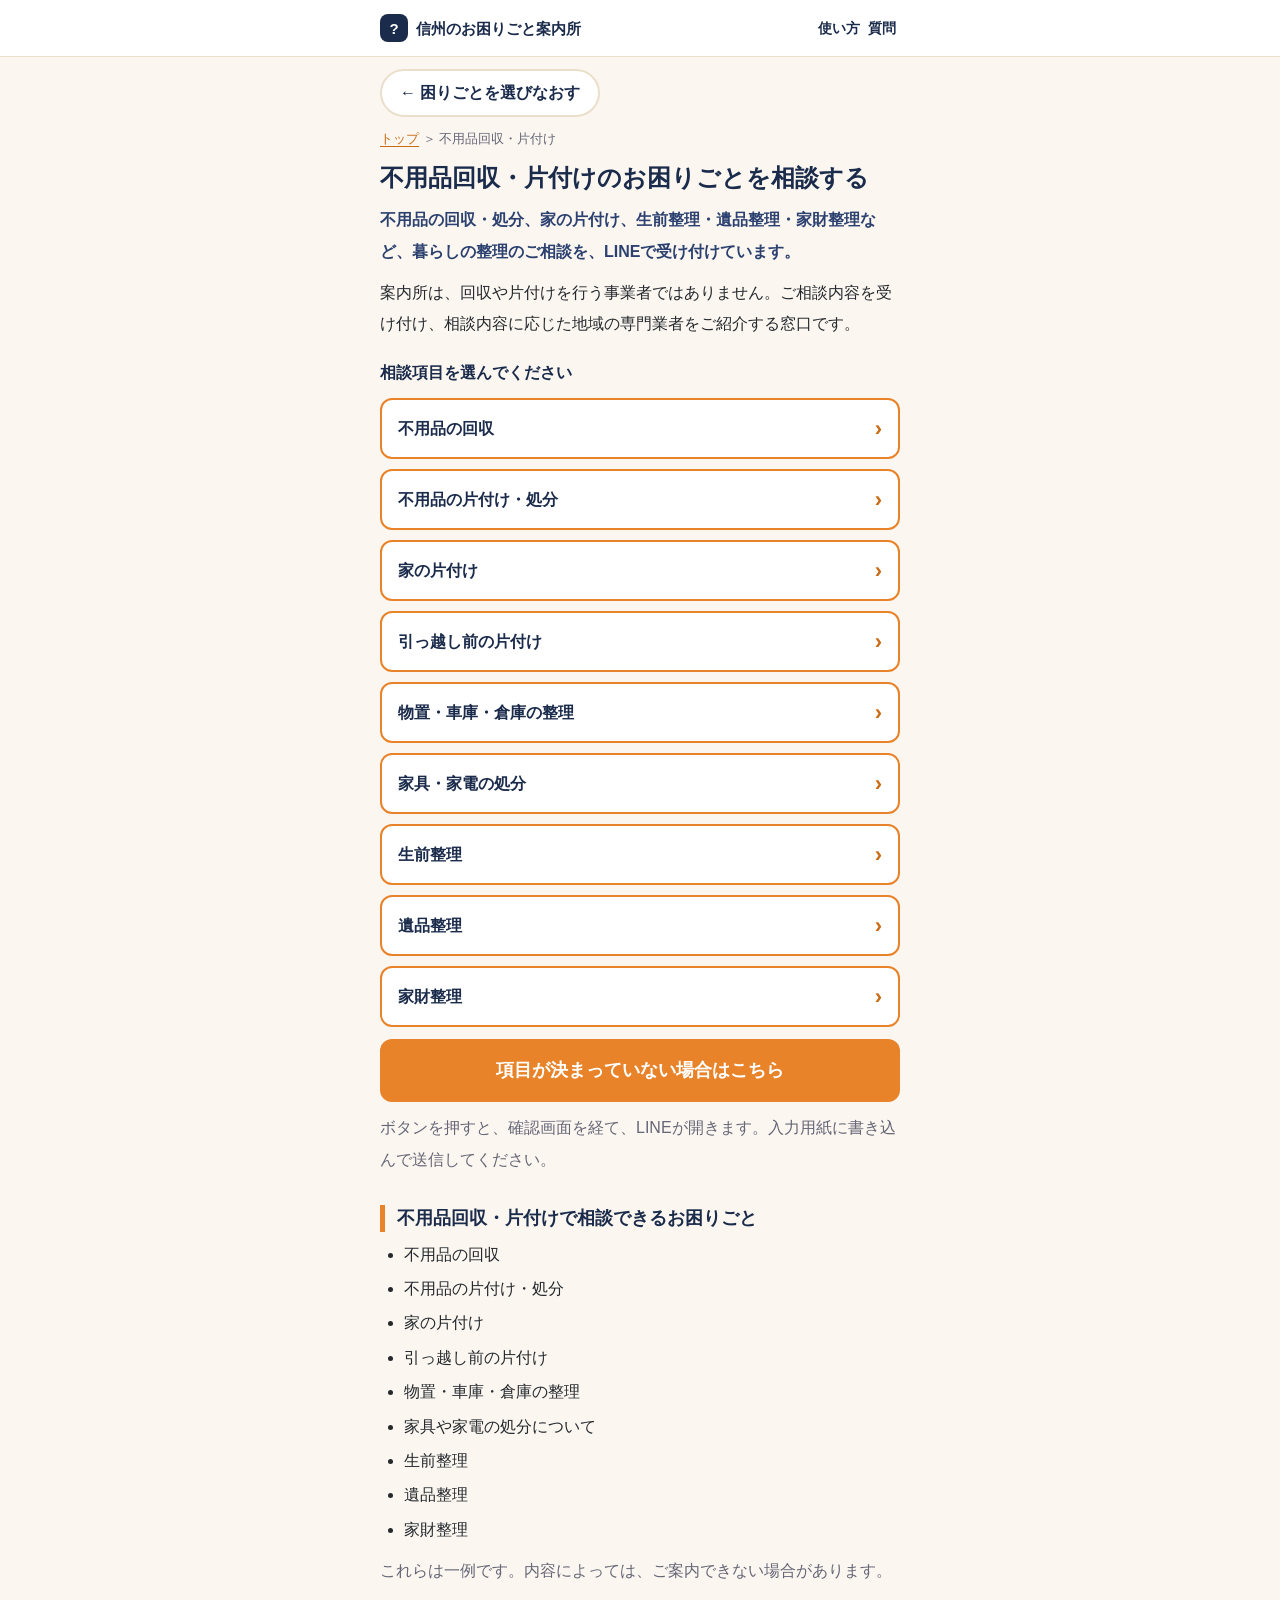
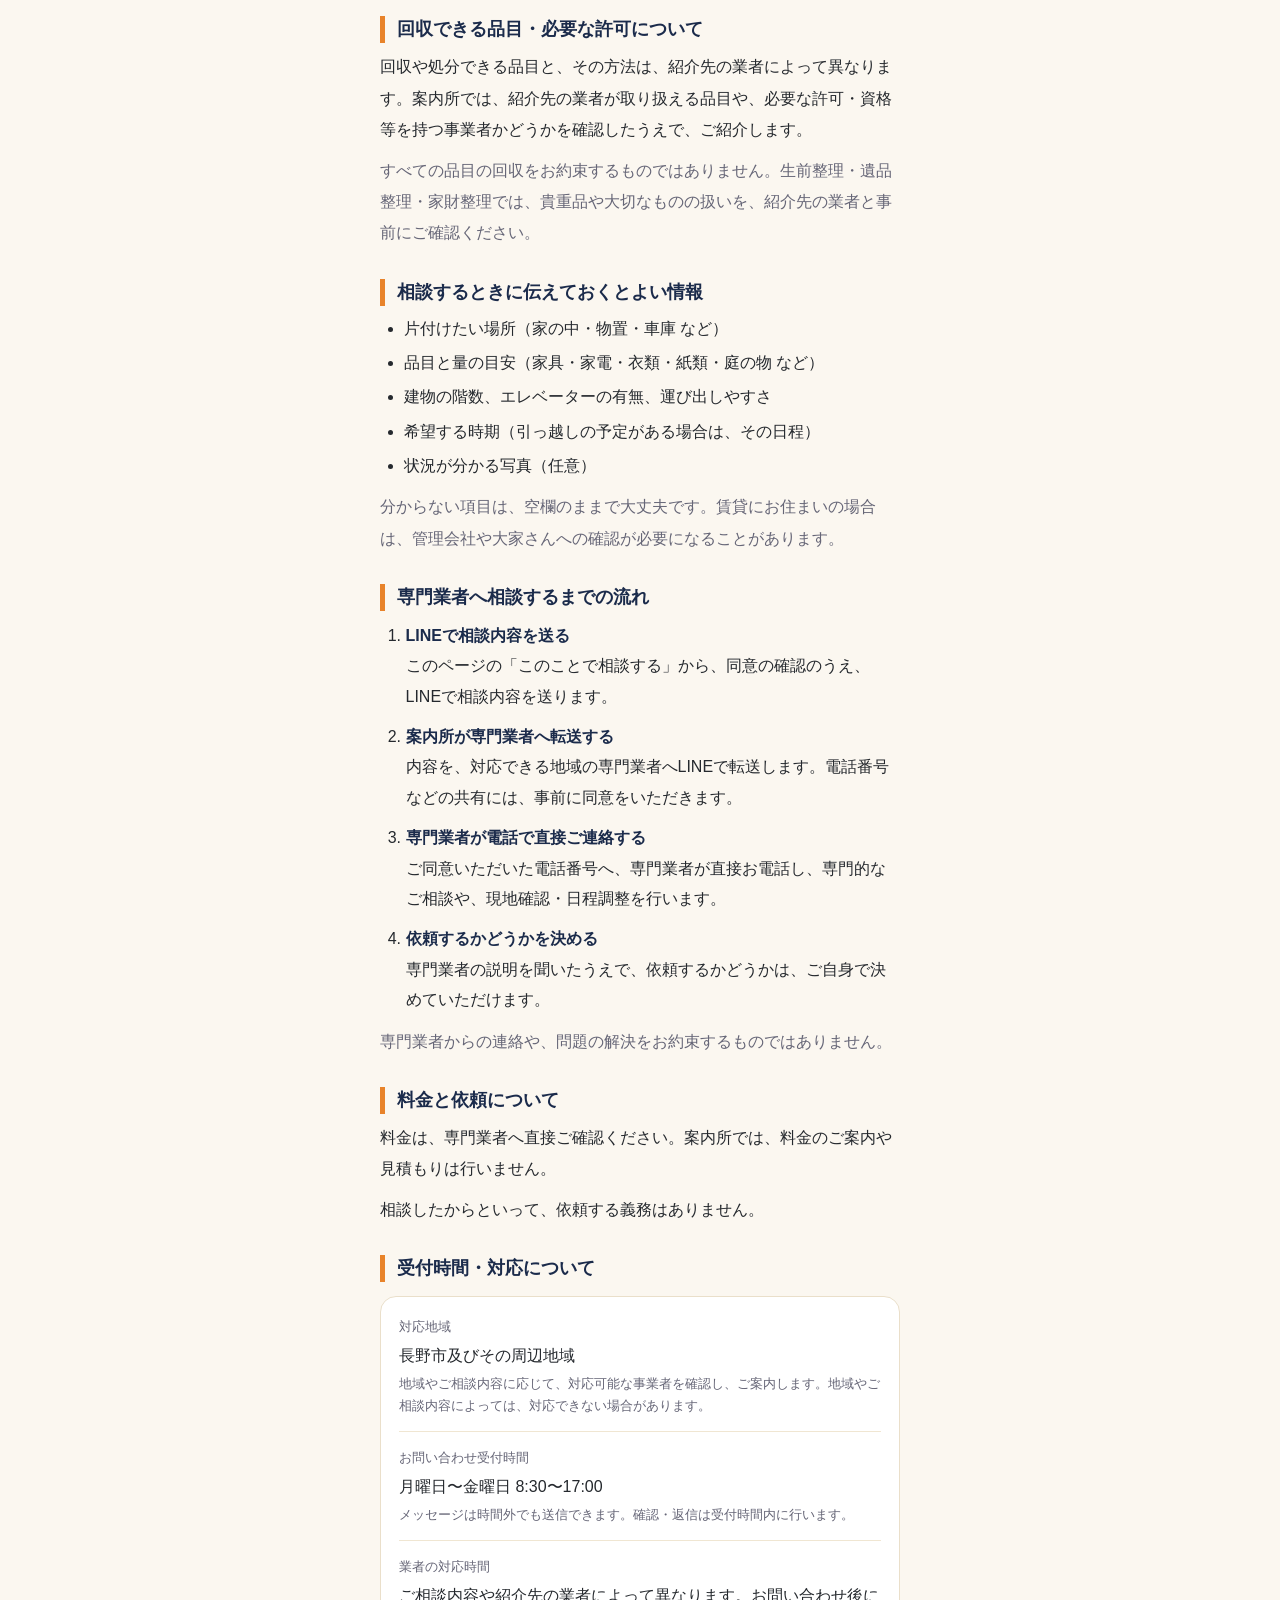
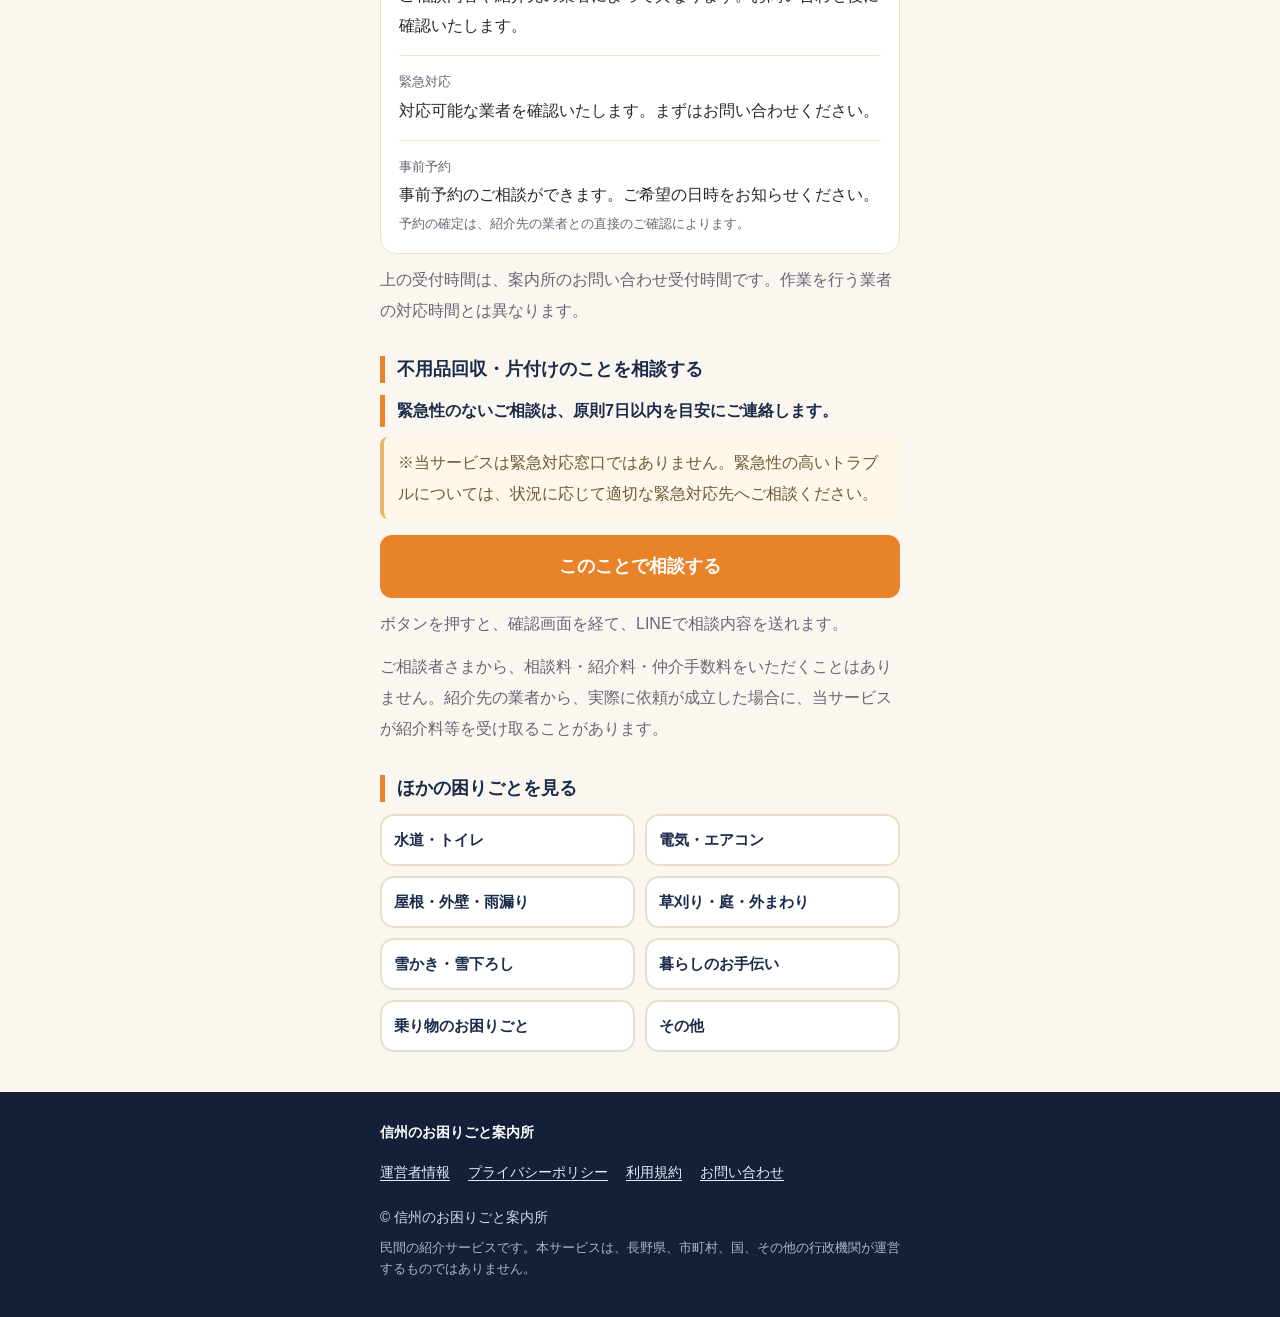
==== commit 03a0f4e4: "Create index.html for unwanted item consultation service This HTML file serves as the main page for " ====
--- a/clean/index.html
+++ b/clean/index.html
@@ -3,14 +3,14 @@
 <head>
 <meta charset="UTF-8">
 <meta name="viewport" content="width=device-width, initial-scale=1">
-<title>不用品回収・片付けのお困りごとを相談｜長野市のお困りごと案内所</title>
-<meta name="description" content="不用品回収・家の片付け・生前整理・遺品整理・家財整理など、暮らしの整理のお困りごとを、LINEで受け付ける相談窓口です。内容に応じて地域の専門業者をご紹介します。料金は専門業者へ直接ご確認ください。">
+<title>長野市の不用品回収・片付け相談｜信州のお困りごと案内所</title>
+<meta name="description" content="長野市及びその周辺地域で、不用品回収・家の片付け・生前整理・遺品整理・家財整理など、暮らしの整理のお困りごとを、LINEで受け付ける相談窓口です。内容に応じて地域の専門業者をご紹介します。料金は専門業者へ直接ご確認ください。">
 <meta name="google-site-verification" content="_sIy6lcebxrXZptStOWlwZz5TiCo-oZQ7yhYe40ChH4" />
 <link rel="stylesheet" href="../site.css">
 </head>
 <body>
 <header><div class="wrap">
-<a class="logo" href="../"><i>?</i>長野市のお困りごと案内所</a>
+<a class="logo" href="../"><i>?</i>信州のお困りごと案内所</a>
 <nav><a href="../#howto">使い方</a><a href="../#faq">質問</a></nav>
 </div></header>
 
@@ -82,14 +82,14 @@
 </div></main>
 
 <footer><div class="wrap">
-<p style="color:#fff;font-weight:700;margin-bottom:6px">長野市のお困りごと案内所</p>
+<p style="color:#fff;font-weight:700;margin-bottom:6px">信州のお困りごと案内所</p>
 <nav class="flinks" aria-label="フッター">
 <a href="../#about">運営者情報</a>
 <a href="../#privacy">プライバシーポリシー</a>
 <a href="../#terms">利用規約</a>
 <a href="../#contact">お問い合わせ</a>
 </nav>
-<p style="margin-top:10px">© 長野市のお困りごと案内所</p>
+<p style="margin-top:10px">© 信州のお困りごと案内所</p>
 </div></footer>
 
 <script>window.ROOT="../";</script>
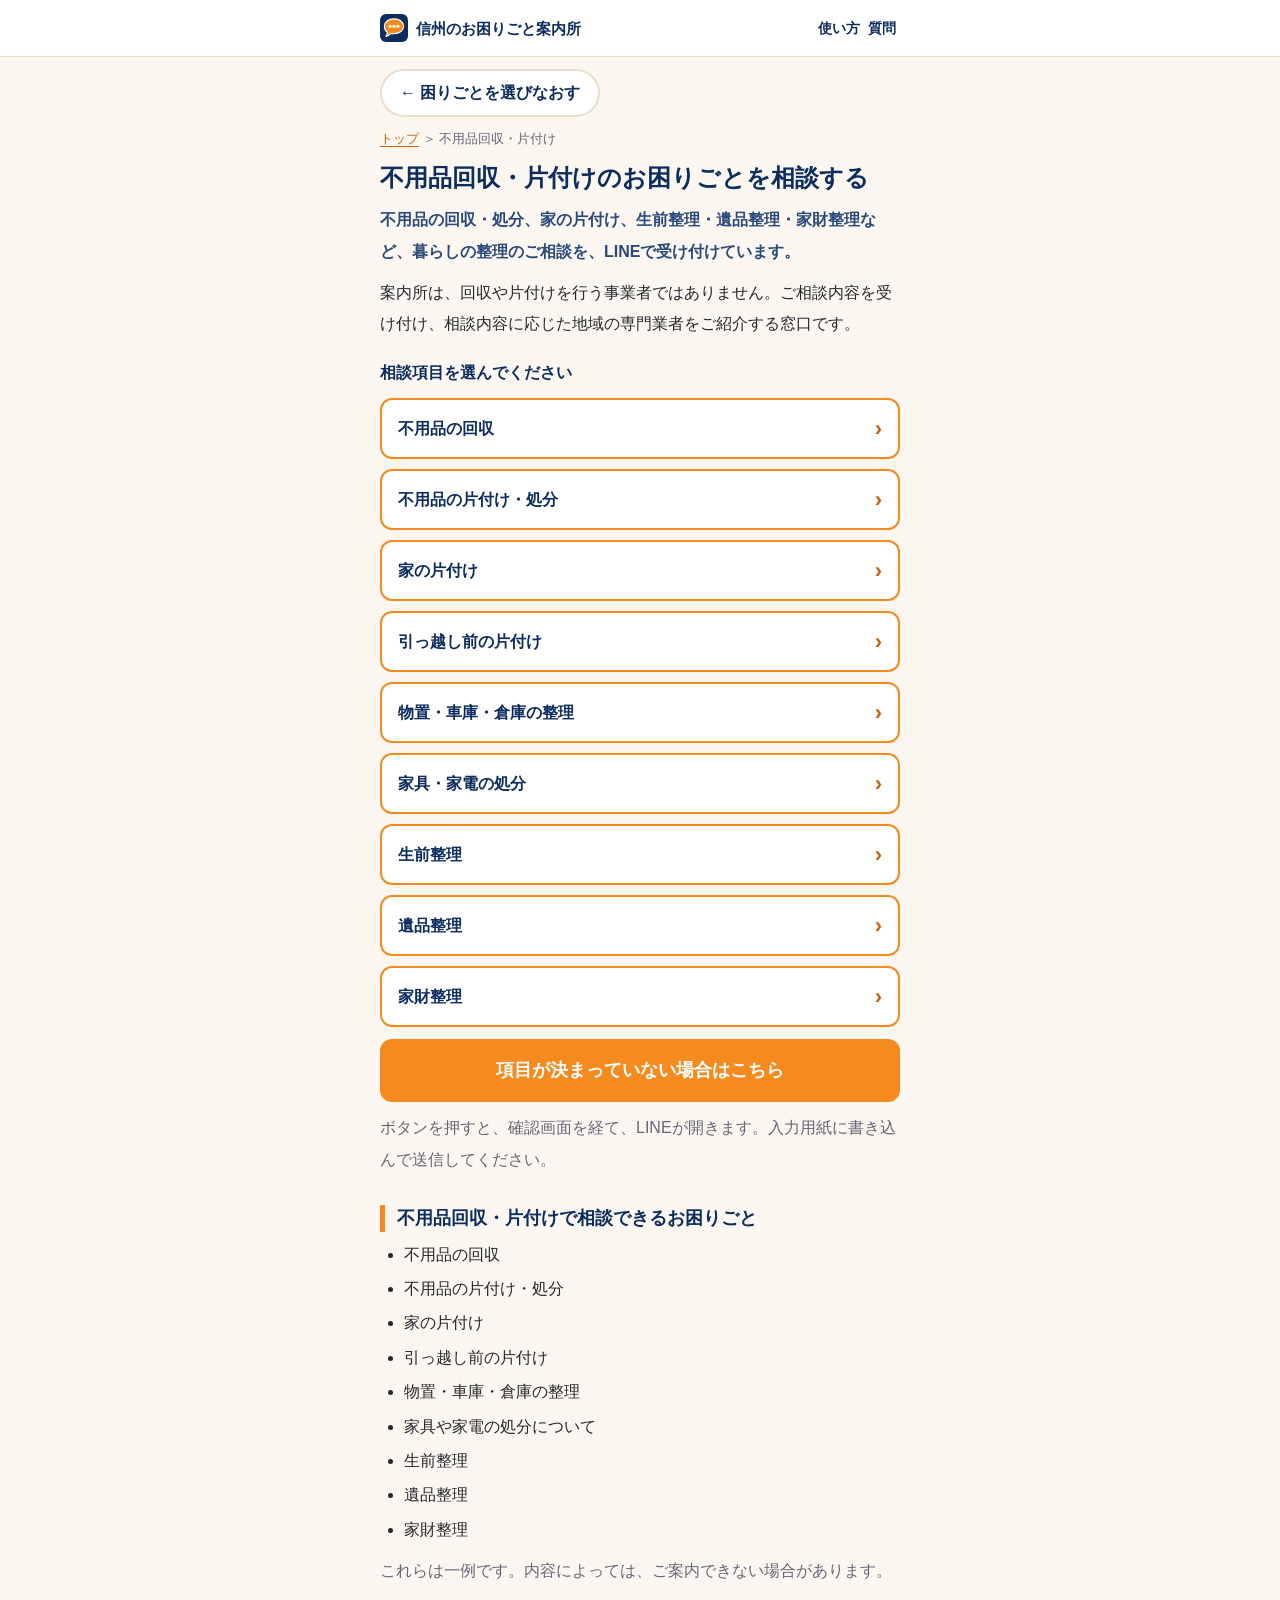
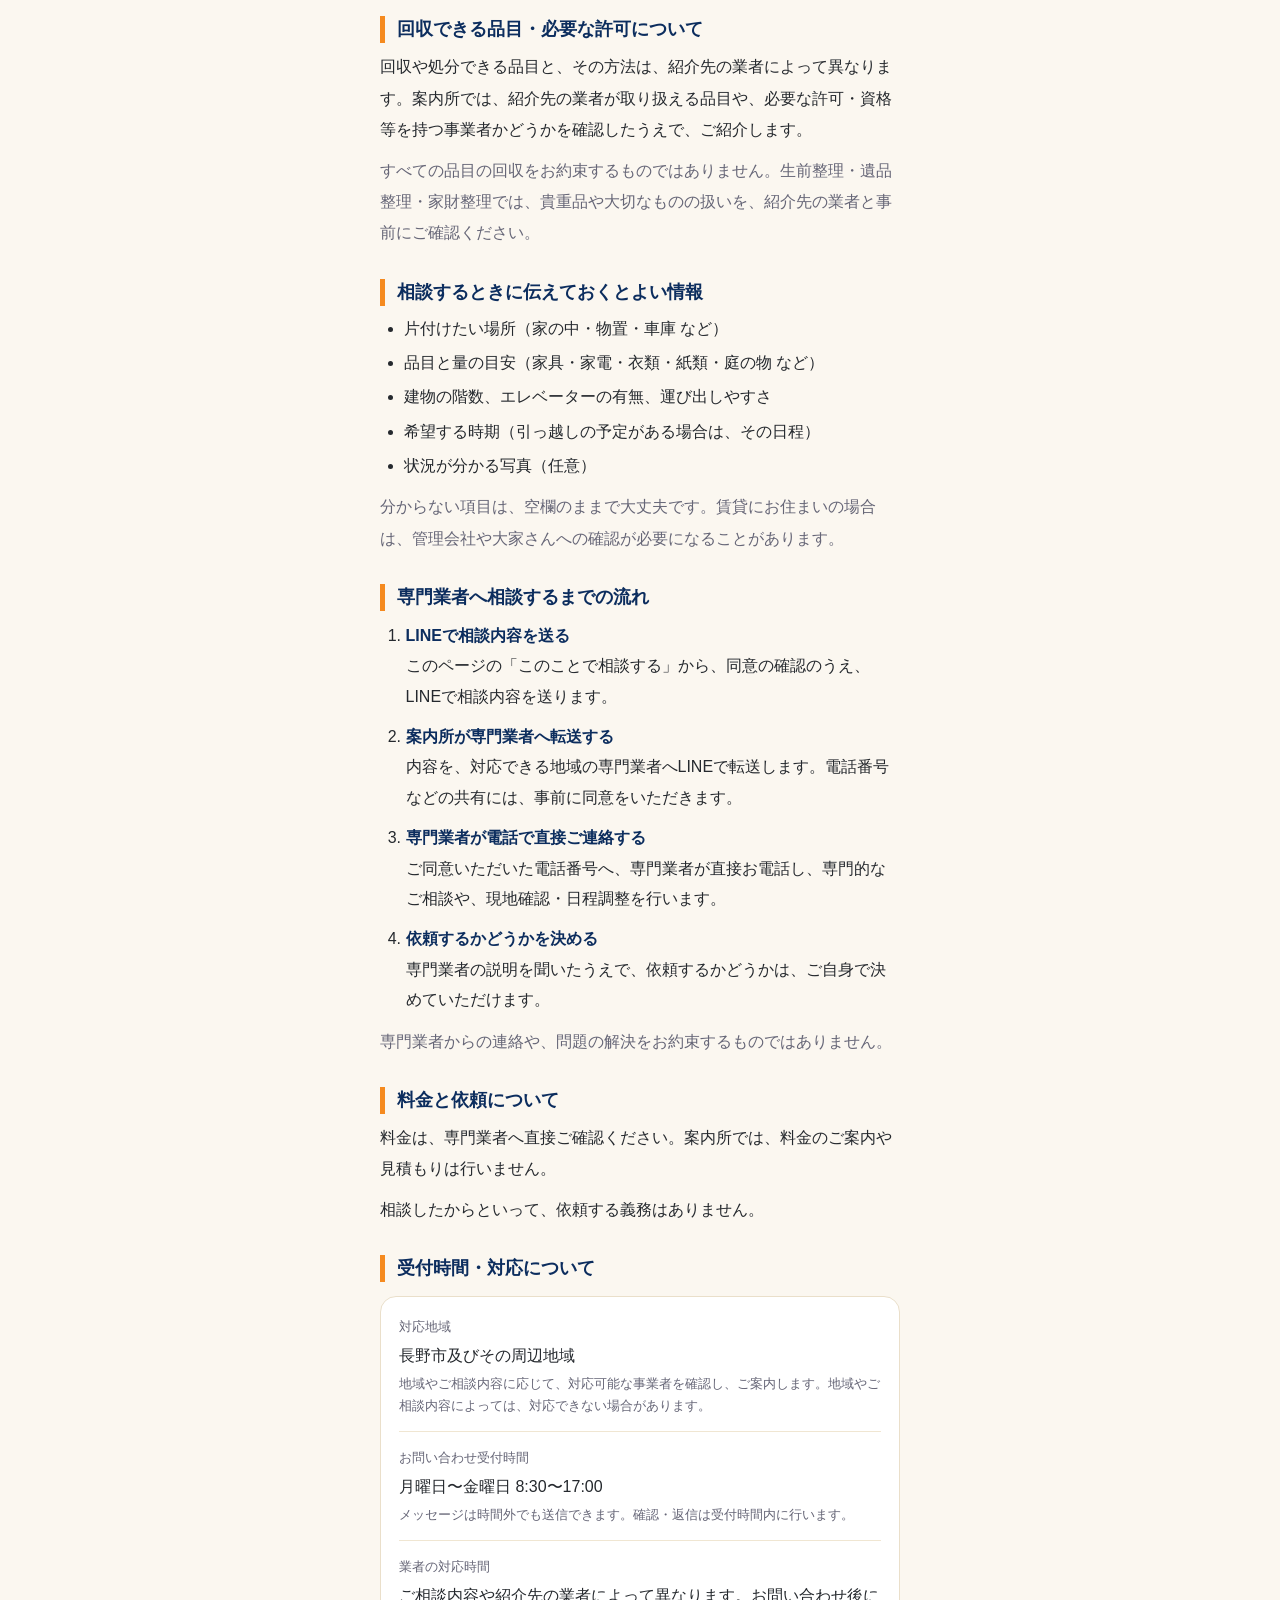
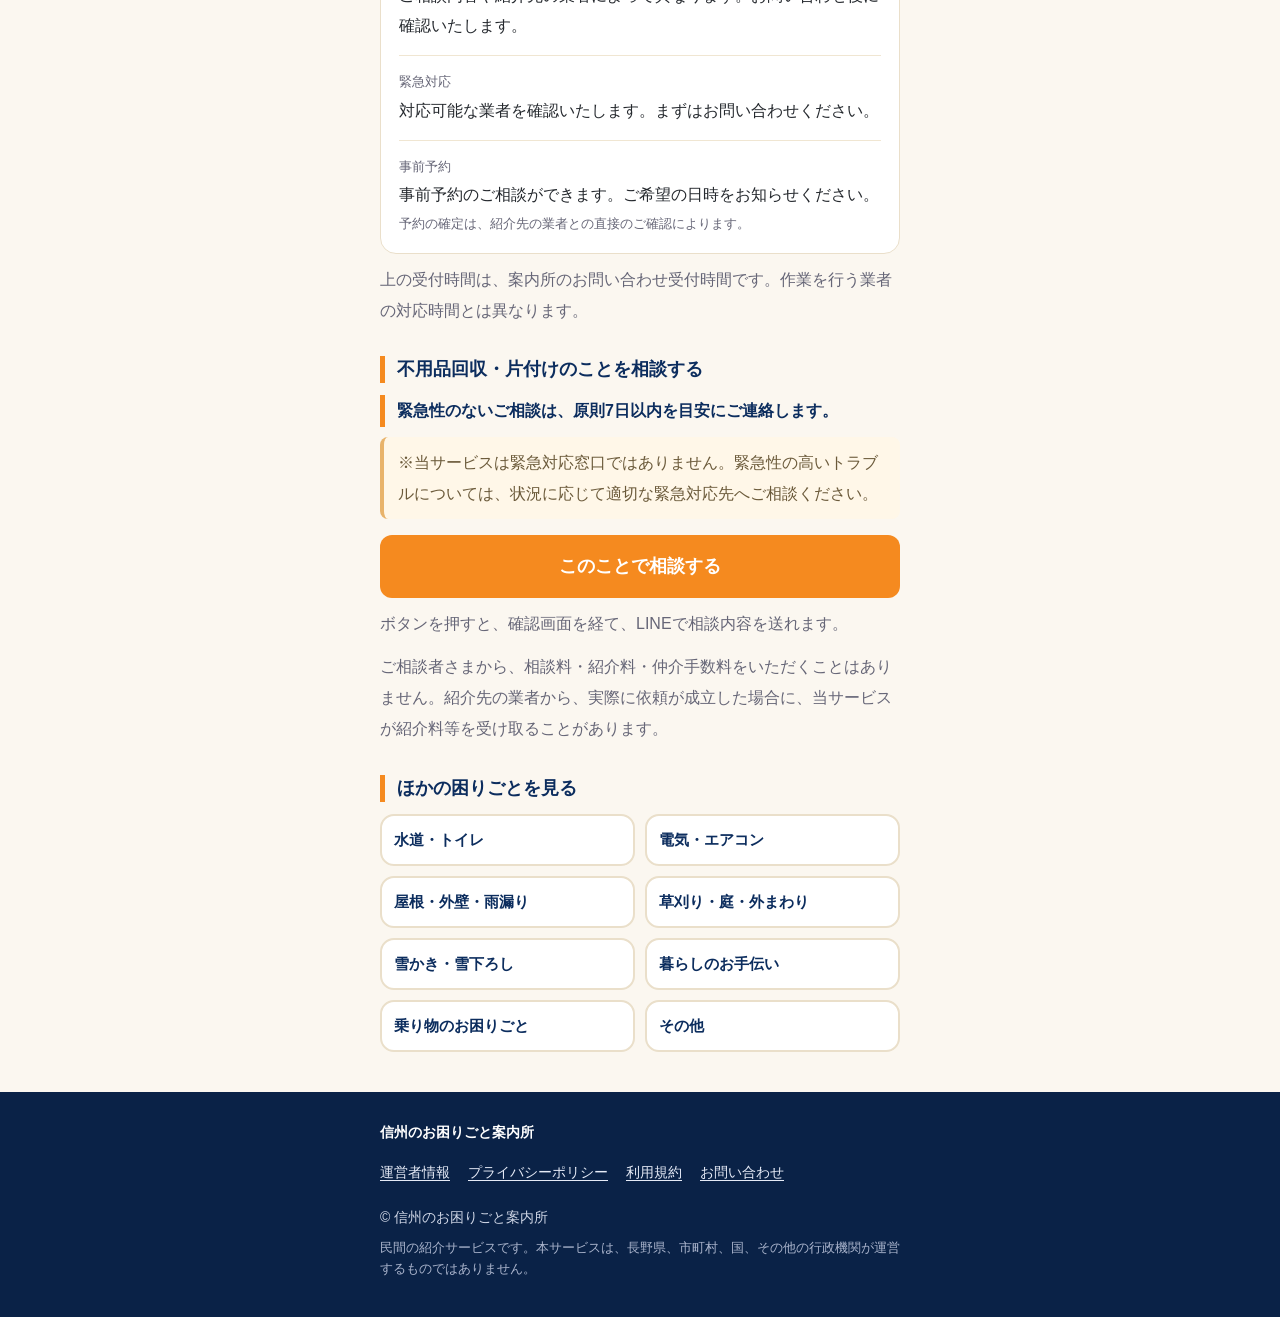
==== commit ad398ee0: "Add initial HTML structure for clean page" ====
--- a/clean/index.html
+++ b/clean/index.html
@@ -6,11 +6,14 @@
 <title>長野市の不用品回収・片付け相談｜信州のお困りごと案内所</title>
 <meta name="description" content="長野市及びその周辺地域で、不用品回収・家の片付け・生前整理・遺品整理・家財整理など、暮らしの整理のお困りごとを、LINEで受け付ける相談窓口です。内容に応じて地域の専門業者をご紹介します。料金は専門業者へ直接ご確認ください。">
 <meta name="google-site-verification" content="_sIy6lcebxrXZptStOWlwZz5TiCo-oZQ7yhYe40ChH4" />
+<link rel="icon" type="image/png" sizes="48x48" href="../favicon-48x48.png?v=2">
+<link rel="icon" type="image/png" sizes="192x192" href="../favicon-192x192.png?v=2">
+<link rel="apple-touch-icon" sizes="180x180" href="../apple-touch-icon.png?v=2">
 <link rel="stylesheet" href="../site.css">
 </head>
 <body>
 <header><div class="wrap">
-<a class="logo" href="../"><i>?</i>信州のお困りごと案内所</a>
+<a class="logo" href="../"><svg viewBox="0 0 64 64" aria-hidden="true"><rect width="64" height="64" rx="14" fill="#0C2D5E"/><path d="M32 11 C45 11 54 18.5 54 28 C54 37.5 45 45 32 45 C29.5 45 27.5 44.7 25.5 44.2 C22.5 47.5 18.5 50 13.5 51.5 C15.5 48.5 16.5 45.5 17 42 C12.5 38.5 10 33.5 10 28 C10 18.5 19 11 32 11 Z" fill="#F58A1F" stroke="#FFFFFF" stroke-width="2.6" stroke-linejoin="round"/><circle cx="23" cy="28" r="3.6" fill="#FFFFFF"/><circle cx="32" cy="28" r="3.6" fill="#FFFFFF"/><circle cx="41" cy="28" r="3.6" fill="#FFFFFF"/></svg>信州のお困りごと案内所</a>
 <nav><a href="../#howto">使い方</a><a href="../#faq">質問</a></nav>
 </div></header>
 
--- a/site.css
+++ b/site.css
@@ -1,4 +1,4 @@
-:root{--navy:#1b2b4b;--navy2:#2c4170;--orange:#e8832a;--orange2:#c96a14;--bg:#fbf7f0;--beige:#f3ead9;--text:#25292e;--mute:#667;--header-h:56px}
+:root{--navy:#0c2d5e;--navy2:#2b4a7c;--orange:#f58a1f;--orange2:#c4620a;--bg:#fbf7f0;--beige:#f3ead9;--text:#25292e;--mute:#667;--header-h:56px}
 *{box-sizing:border-box;margin:0;padding:0}
 html{scroll-behavior:smooth;scroll-padding-top:calc(var(--header-h) + 20px)}
 body{font-family:-apple-system,"Hiragino Sans","Noto Sans JP",sans-serif;color:var(--text);background:var(--bg);line-height:1.8;font-size:17px;overflow-x:hidden;word-break:break-word}
@@ -7,7 +7,7 @@
 header{background:#fff;border-bottom:1px solid #eadfca;position:sticky;top:0;z-index:10}
 header .wrap{display:flex;align-items:center;justify-content:space-between;height:56px}
 .logo{display:flex;align-items:center;gap:8px;font-weight:700;color:var(--navy);font-size:15px}
-.logo i{width:28px;height:28px;border-radius:8px;background:var(--navy);color:#fff;display:grid;place-items:center;font-style:normal;font-size:15px}
+.logo svg{width:28px;height:28px;flex:none}
 header nav a{font-size:14px;color:var(--navy);padding:10px 4px;font-weight:600}
 .hero{background:linear-gradient(#fff,var(--beige));padding:32px 0 36px}
 .label{display:inline-block;background:#fff;border:1px solid var(--orange);color:var(--orange2);font-size:13px;font-weight:700;padding:2px 12px;border-radius:99px}
@@ -49,7 +49,7 @@
 .cta{background:var(--navy);color:#fff;text-align:center}
 .cta h2{color:#fff}.cta .card{text-align:center}
 .small{font-size:14px;color:var(--mute)}
-footer{background:#14203a;color:#cfd6e6;padding:28px 0 36px;font-size:14px}
+footer{background:#0a2247;color:#cfd6e6;padding:28px 0 36px;font-size:14px}
 .flinks{display:flex;flex-wrap:wrap;gap:0 4px}
 .flinks a{display:inline-flex;align-items:center;min-height:44px;padding:0 14px 0 0;color:#e6ebf7;text-decoration:underline;text-underline-offset:3px}
 .fnote{font-size:12.5px;line-height:1.7;margin-top:8px;color:#aab4cc}
@@ -119,7 +119,7 @@
 /* ===== 相談の案内画面（下から出るシート） ===== */
 .sheet{position:fixed;inset:0;z-index:100;display:none}
 .sheet.open{display:block}
-.sheet .bg{position:absolute;inset:0;background:rgba(20,32,58,.55)}
+.sheet .bg{position:absolute;inset:0;background:rgba(10,34,71,.55)}
 .sheet .panel{position:absolute;left:0;right:0;bottom:0;max-width:560px;margin:0 auto;max-height:92vh;overflow-y:auto;background:#fff;border-radius:20px 20px 0 0;padding:26px 20px calc(20px + env(safe-area-inset-bottom));animation:up .2s ease-out}
 @keyframes up{from{transform:translateY(24px);opacity:0}to{transform:none;opacity:1}}
 .panel h2{font-size:20px;margin-bottom:6px;text-align:center}
